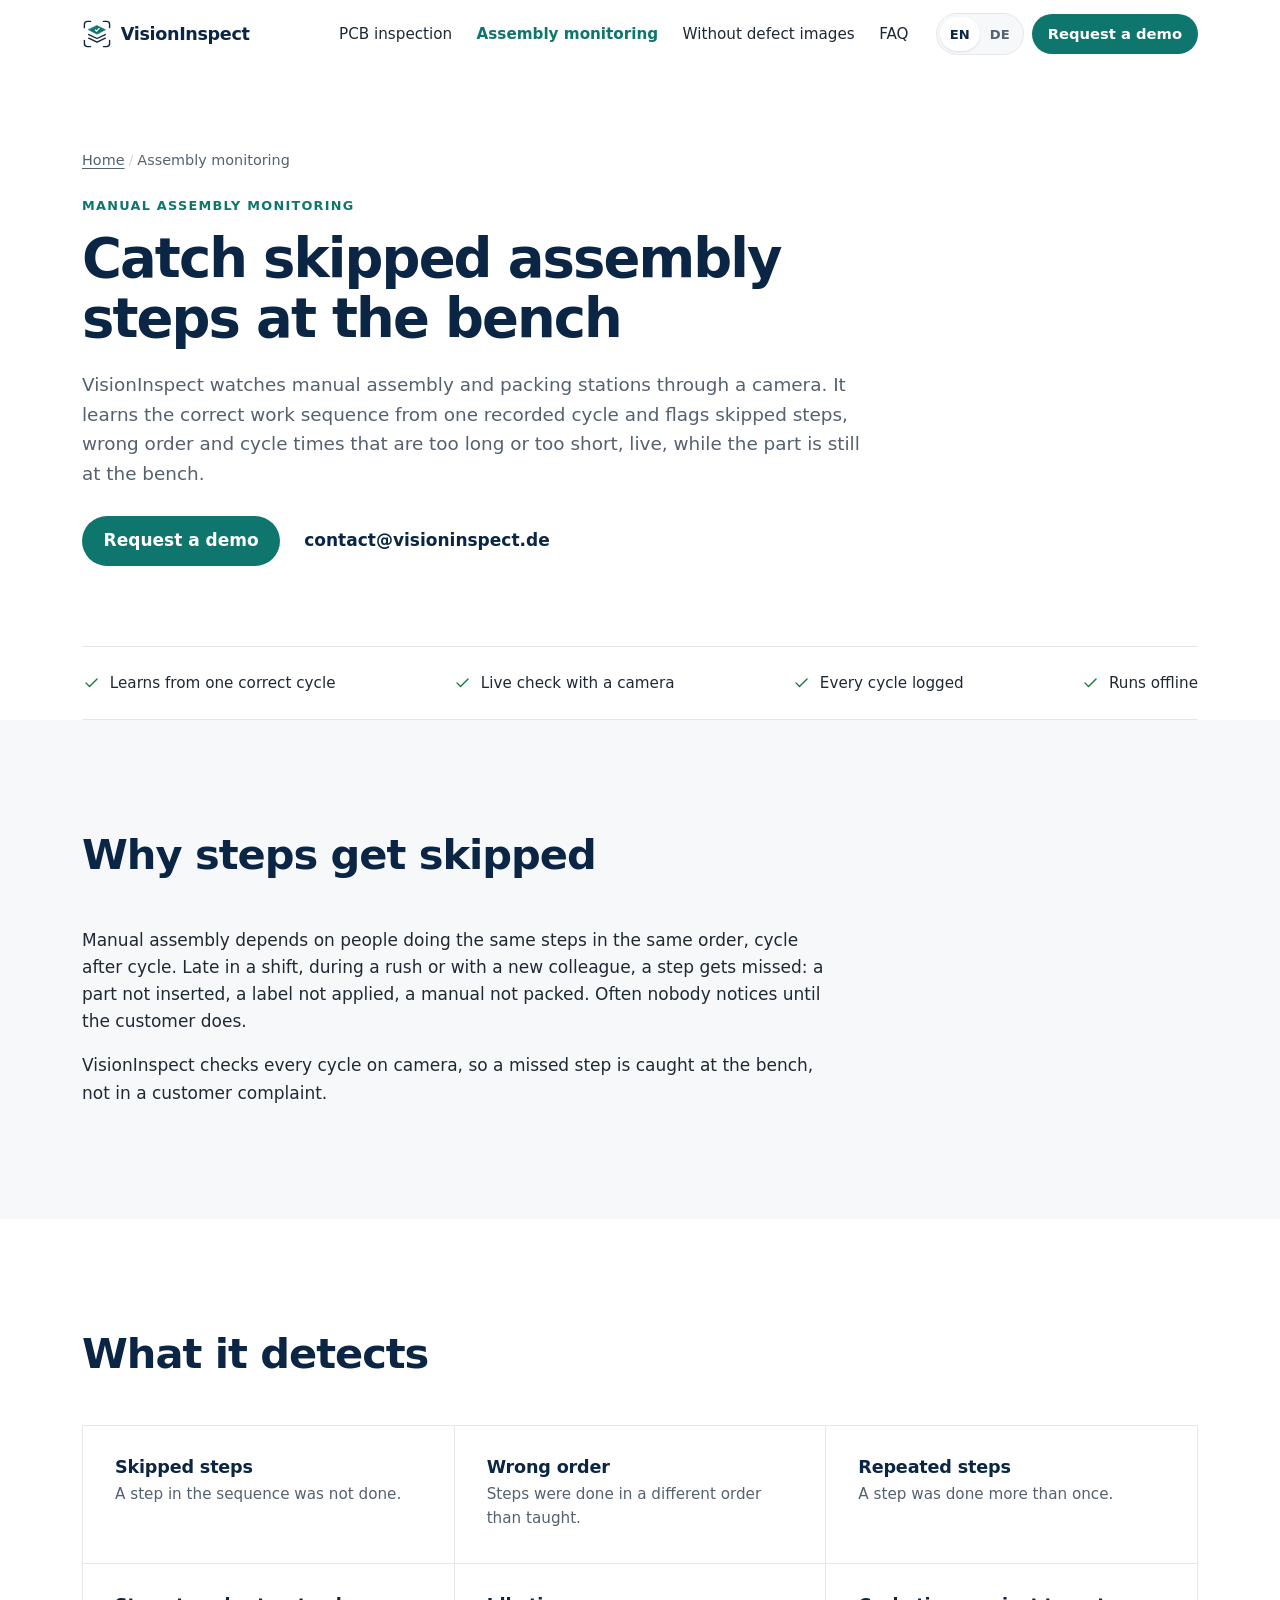
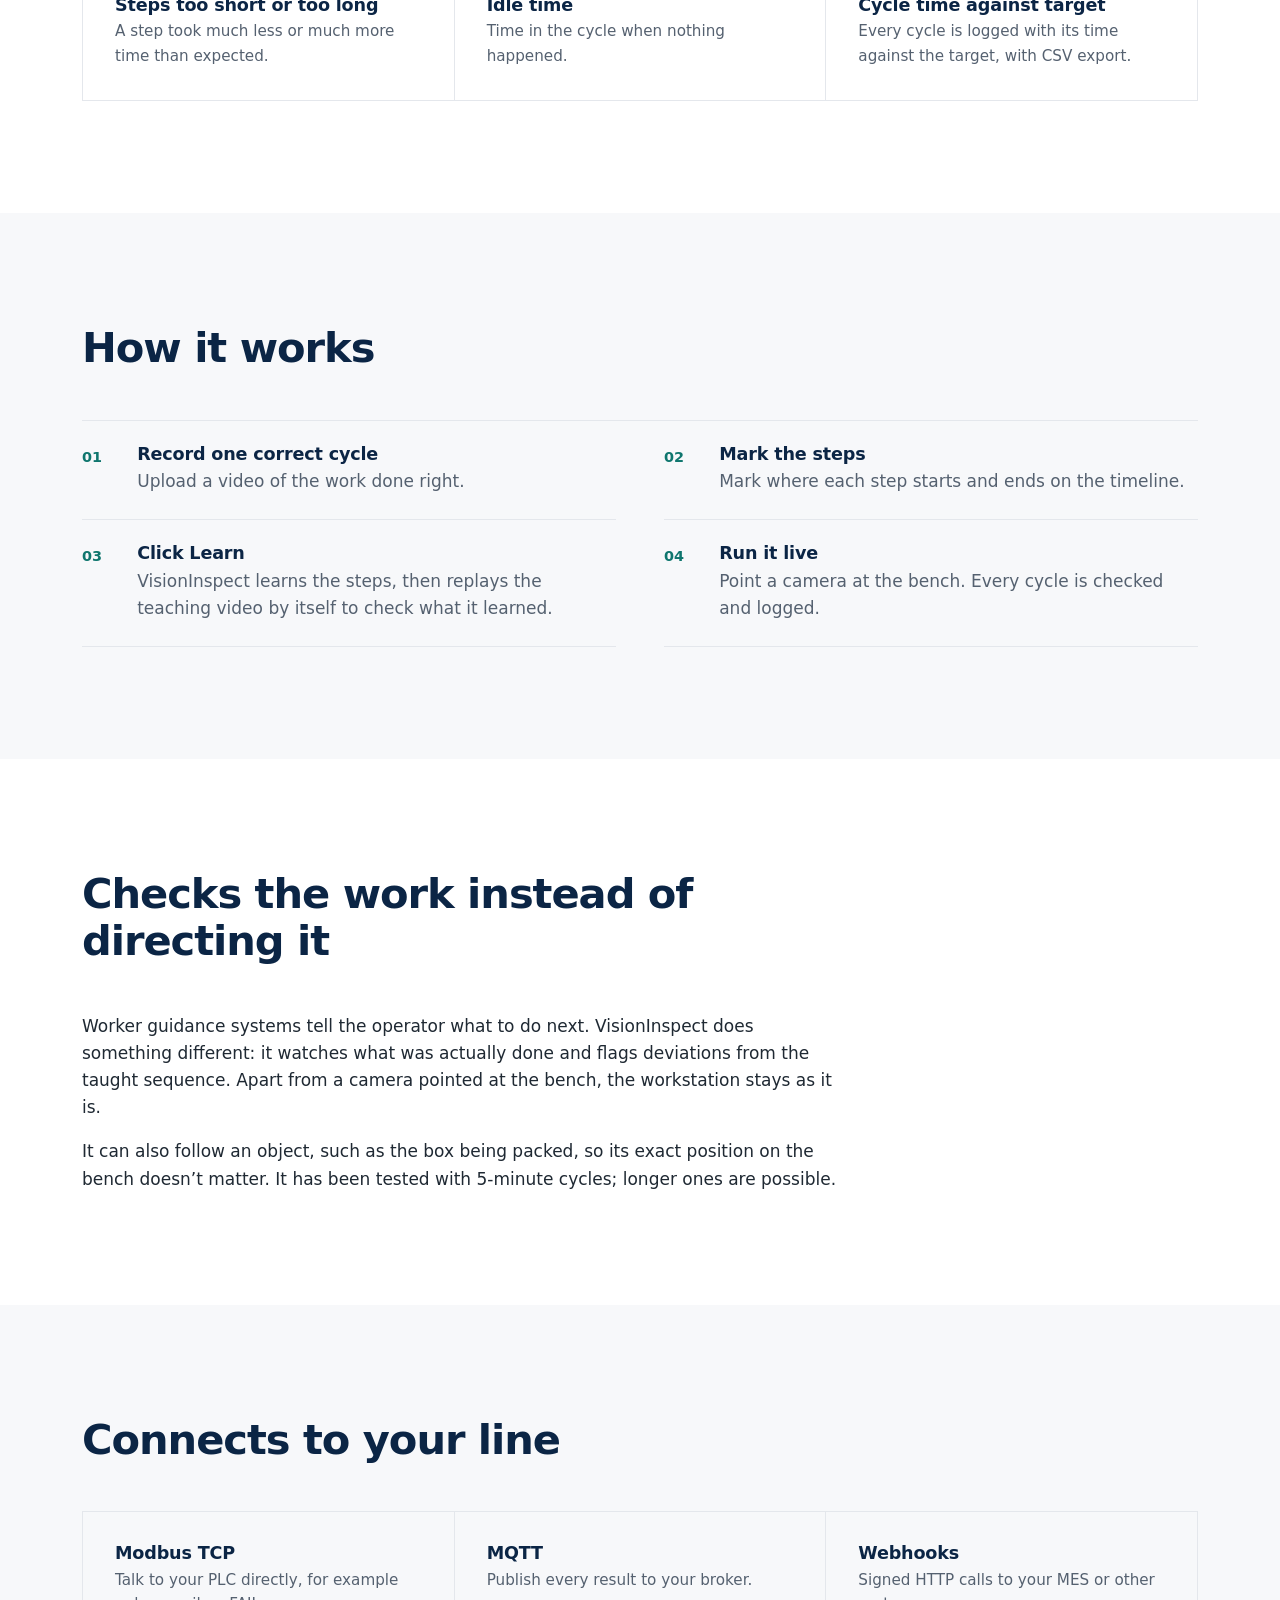
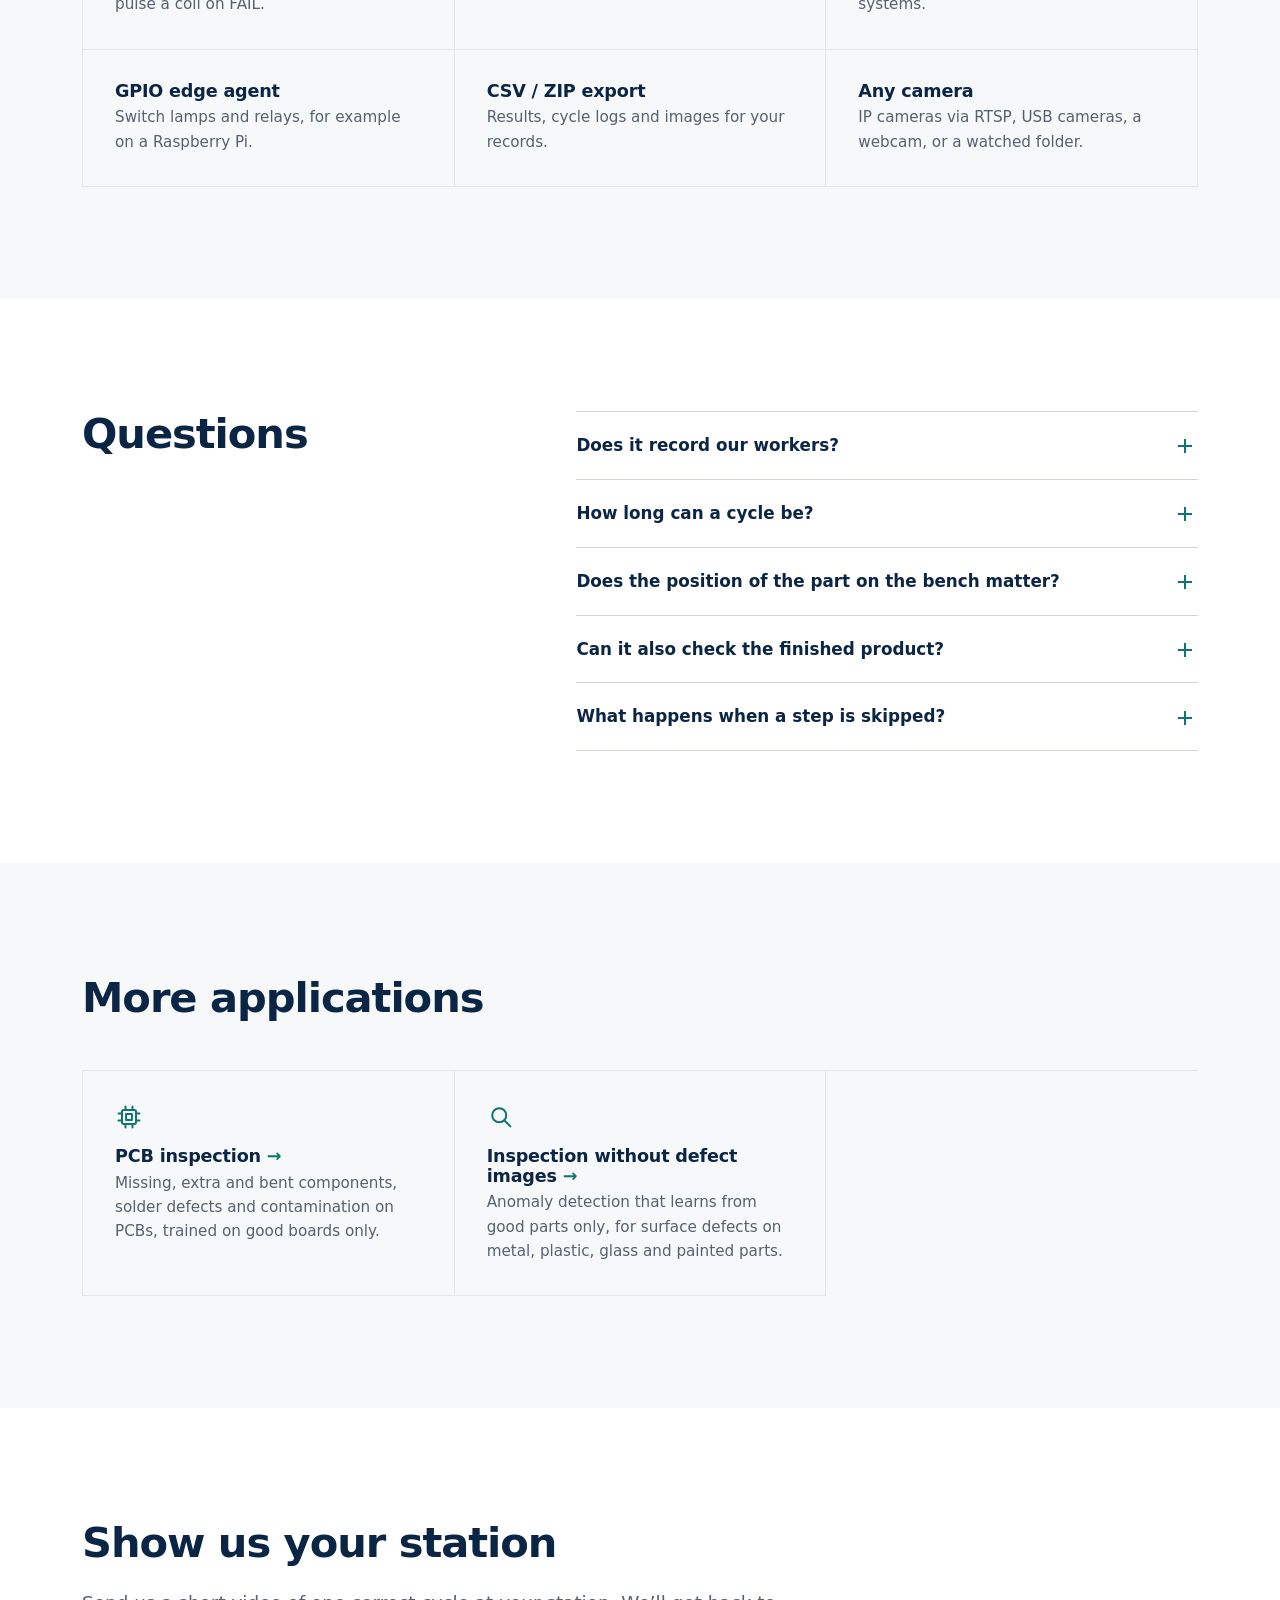
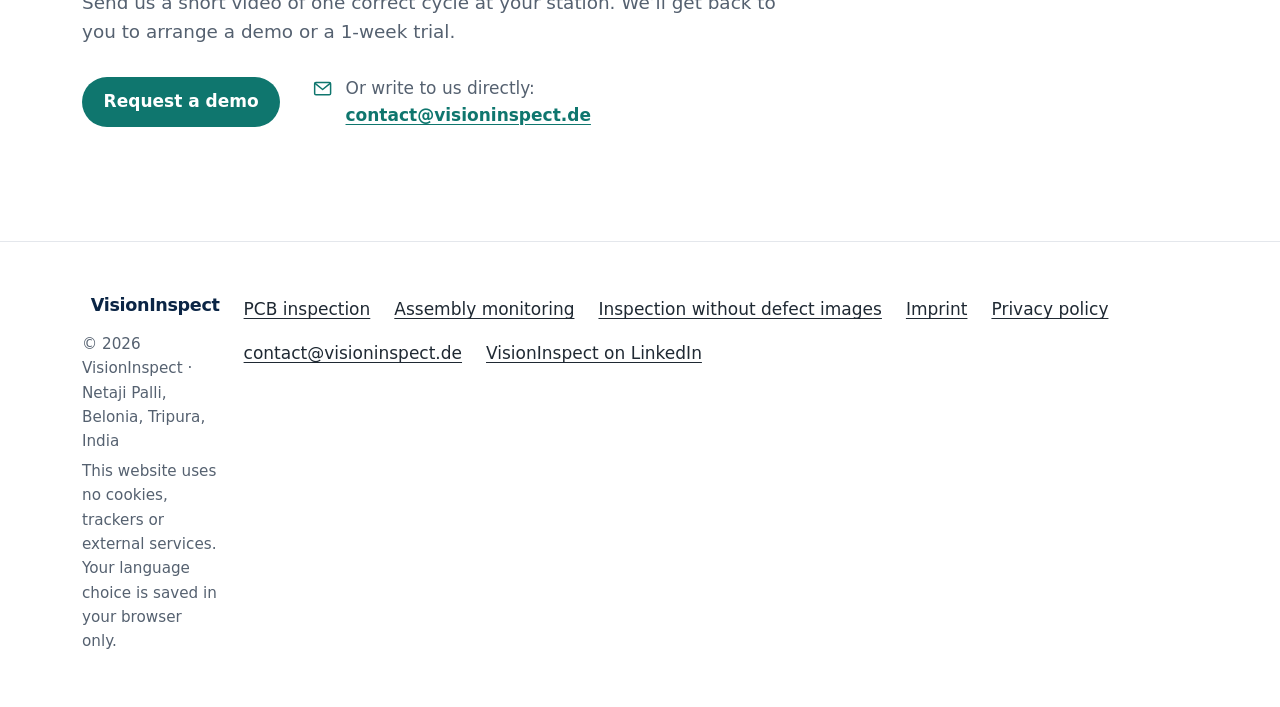
==== assembly-monitoring/index.html @ 1787ad6b "SEO: solution pages for PCB inspection, assembly monitoring, no defect images Three new pages in Eng" ====
<!doctype html>
<html lang="en">
<head>
  <meta charset="utf-8">
  <meta name="viewport" content="width=device-width, initial-scale=1">
  <!-- seo:start (generated by tools/build.mjs, do not edit by hand) -->
  <title>Manual Assembly Monitoring with AI Cameras | VisionInspect</title>
  <meta name="description" content="Camera-based monitoring for manual assembly and packing stations. Learns the work steps from one correct cycle and flags skipped steps, wrong order and cycle times.">
  <meta name="robots" content="index, follow, max-image-preview:large">
  <link rel="canonical" href="https://visioninspect.de/assembly-monitoring/">
  <link rel="alternate" hreflang="en" href="https://visioninspect.de/assembly-monitoring/">
  <link rel="alternate" hreflang="de" href="https://visioninspect.de/de/montageueberwachung/">
  <link rel="alternate" hreflang="x-default" href="https://visioninspect.de/assembly-monitoring/">
  <meta property="og:type" content="website">
  <meta property="og:site_name" content="VisionInspect">
  <meta property="og:title" content="Manual Assembly Monitoring with AI Cameras | VisionInspect">
  <meta property="og:description" content="Camera-based monitoring for manual assembly and packing stations. Learns the work steps from one correct cycle and flags skipped steps, wrong order and cycle times.">
  <meta property="og:url" content="https://visioninspect.de/assembly-monitoring/">
  <meta property="og:image" content="https://visioninspect.de/img/og-image.png">
  <meta property="og:image:width" content="1200">
  <meta property="og:image:height" content="630">
  <meta property="og:image:alt" content="Manual Assembly Monitoring with AI Cameras | VisionInspect">
  <meta property="og:locale" content="en_US">
  <meta property="og:locale:alternate" content="de_DE">
  <meta name="twitter:card" content="summary_large_image">
  <script type="application/ld+json">
  {
    "@context": "https://schema.org",
    "@graph": [
      {
        "@type": "Organization",
        "@id": "https://visioninspect.de/#organization",
        "name": "VisionInspect",
        "url": "https://visioninspect.de/",
        "logo": "https://visioninspect.de/img/logo-512.png",
        "email": "contact@visioninspect.de",
        "sameAs": [
          "https://www.linkedin.com/company/visioninspect"
        ],
        "address": {
          "@type": "PostalAddress",
          "streetAddress": "Netaji Palli",
          "addressLocality": "Belonia",
          "addressRegion": "Tripura",
          "addressCountry": "IN"
        },
        "contactPoint": {
          "@type": "ContactPoint",
          "contactType": "sales",
          "email": "contact@visioninspect.de",
          "availableLanguage": [
            "English",
            "German"
          ],
          "areaServed": "Worldwide"
        }
      },
      {
        "@type": "WebSite",
        "@id": "https://visioninspect.de/#website",
        "name": "VisionInspect",
        "url": "https://visioninspect.de/",
        "inLanguage": [
          "en",
          "de"
        ],
        "publisher": {
          "@id": "https://visioninspect.de/#organization"
        }
      },
      {
        "@type": "WebPage",
        "@id": "https://visioninspect.de/assembly-monitoring/#webpage",
        "url": "https://visioninspect.de/assembly-monitoring/",
        "name": "Manual Assembly Monitoring with AI Cameras | VisionInspect",
        "description": "Camera-based monitoring for manual assembly and packing stations. Learns the work steps from one correct cycle and flags skipped steps, wrong order and cycle times.",
        "inLanguage": "en",
        "isPartOf": {
          "@id": "https://visioninspect.de/#website"
        },
        "about": {
          "@id": "https://visioninspect.de/#software"
        },
        "breadcrumb": {
          "@id": "https://visioninspect.de/assembly-monitoring/#breadcrumb"
        }
      },
      {
        "@type": "BreadcrumbList",
        "@id": "https://visioninspect.de/assembly-monitoring/#breadcrumb",
        "itemListElement": [
          {
            "@type": "ListItem",
            "position": 1,
            "name": "Home",
            "item": "https://visioninspect.de/"
          },
          {
            "@type": "ListItem",
            "position": 2,
            "name": "Assembly monitoring",
            "item": "https://visioninspect.de/assembly-monitoring/"
          }
        ]
      },
      {
        "@type": "FAQPage",
        "@id": "https://visioninspect.de/assembly-monitoring/#faq",
        "inLanguage": "en",
        "mainEntity": [
          {
            "@type": "Question",
            "name": "Does it record our workers?",
            "acceptedAnswer": {
              "@type": "Answer",
              "text": "It analyses the camera image to check the work steps. Everything stays on your own PC, you decide how long images and results are kept, and roles control who can see what. In Germany and many other countries, camera use at workstations should be agreed with your works council and data protection officer before you start."
            }
          },
          {
            "@type": "Question",
            "name": "How long can a cycle be?",
            "acceptedAnswer": {
              "@type": "Answer",
              "text": "It has been tested with 5-minute cycles; longer ones are possible."
            }
          },
          {
            "@type": "Question",
            "name": "Does the position of the part on the bench matter?",
            "acceptedAnswer": {
              "@type": "Answer",
              "text": "Not necessarily. VisionInspect can follow an object, such as the box being packed, so the steps are recognised wherever it is on the bench."
            }
          },
          {
            "@type": "Question",
            "name": "Can it also check the finished product?",
            "acceptedAnswer": {
              "@type": "Answer",
              "text": "Yes. The Industrial Inspection module in the same app checks finished parts against good ones and flags any deviation."
            }
          },
          {
            "@type": "Question",
            "name": "What happens when a step is skipped?",
            "acceptedAnswer": {
              "@type": "Answer",
              "text": "The cycle is flagged and logged. Through Modbus TCP, MQTT, webhooks or the GPIO edge agent you can tell your PLC or MES, or switch a signal lamp."
            }
          }
        ]
      }
    ]
  }
  </script>
  <!-- seo:end -->
  <meta name="theme-color" content="#ffffff">
  <link rel="icon" href="/img/favicon.svg" type="image/svg+xml">
  <link rel="stylesheet" href="/css/styles.css">
</head>
<body>
  <svg xmlns="http://www.w3.org/2000/svg" class="sprite" aria-hidden="true" focusable="false">
    <defs>
      <symbol id="i-logo" viewBox="0 0 700 700"><g fill="none" stroke-linecap="round" stroke-linejoin="round"><path stroke="#0b2545" stroke-width="32" d="M56 202V128a72 72 0 0 1 72-72h72M500 56h72a72 72 0 0 1 72 72v74M56 498v74a72 72 0 0 0 72 72h72M500 644h72a72 72 0 0 0 72-72v-74M156 362l194 93 194-93M156 448l194 93 194-93"/><path fill="#0f766e" stroke="#0f766e" stroke-width="14" d="M350 154l199 96-199 103-199-103z"/><path stroke="#fff" stroke-width="28" d="M310 254l30 31 60-67"/></g></symbol>
      <symbol id="i-check" viewBox="0 0 24 24"><path d="M5 12.5l4.5 4.5L19 7.5"/></symbol>
      <symbol id="i-camera" viewBox="0 0 24 24"><path d="M4 8h3l2-3h6l2 3h3v11H4z"/><circle cx="12" cy="13" r="3.5"/></symbol>
      <symbol id="i-align" viewBox="0 0 24 24"><rect x="4" y="4" width="10" height="10" rx="1"/><rect x="10" y="10" width="10" height="10" rx="1" stroke-dasharray="2.5 2"/></symbol>
      <symbol id="i-gauge" viewBox="0 0 24 24"><path d="M4 16a8 8 0 0 1 16 0"/><path d="M12 16l4-5"/><path d="M3 20h18"/></symbol>
      <symbol id="i-compare" viewBox="0 0 24 24"><rect x="3" y="5" width="8" height="14" rx="1"/><rect x="13" y="5" width="8" height="14" rx="1"/><path d="M15 9l4 4M19 9l-4 4"/></symbol>
      <symbol id="i-folder" viewBox="0 0 24 24"><path d="M3 6h6l2 2h10v11H3z"/></symbol>
      <symbol id="i-search" viewBox="0 0 24 24"><circle cx="10.5" cy="10.5" r="6"/><path d="M15 15l5 5"/></symbol>
      <symbol id="i-alert" viewBox="0 0 24 24"><path d="M12 3l9.5 17h-19z"/><path d="M12 10v4M12 17v.5"/></symbol>
      <symbol id="i-list" viewBox="0 0 24 24"><path d="M9 6h11M9 12h11M9 18h11"/><path d="M4 6h1M4 12h1M4 18h1"/></symbol>
      <symbol id="i-replay" viewBox="0 0 24 24"><path d="M4 12a8 8 0 1 0 2.5-5.8"/><path d="M4 4v4h4"/><path d="M10.5 9.5l4 2.5-4 2.5z"/></symbol>
      <symbol id="i-target" viewBox="0 0 24 24"><circle cx="12" cy="12" r="8"/><circle cx="12" cy="12" r="3"/><path d="M12 2v3M12 19v3M2 12h3M19 12h3"/></symbol>
      <symbol id="i-wizard" viewBox="0 0 24 24"><circle cx="5" cy="12" r="2"/><circle cx="12" cy="12" r="2"/><circle cx="19" cy="12" r="2"/><path d="M7 12h3M14 12h3"/></symbol>
      <symbol id="i-sliders" viewBox="0 0 24 24"><path d="M4 7h16M4 17h16"/><circle cx="9" cy="7" r="2" fill="#fff"/><circle cx="15" cy="17" r="2" fill="#fff"/><path d="M4 2l16 20" /></symbol>
      <symbol id="i-limit" viewBox="0 0 24 24"><path d="M3 18h18"/><path d="M3 10h18" stroke-dasharray="3 2"/><path d="M6 18V13M10 18v-9M14 18v-4M18 18V6"/></symbol>
      <symbol id="i-zone" viewBox="0 0 24 24"><rect x="3" y="3" width="18" height="18" rx="2"/><rect x="7" y="7" width="7" height="6" stroke-dasharray="2 1.5"/></symbol>
      <symbol id="i-teach" viewBox="0 0 24 24"><path d="M4 12.5l4 4L18 6.5"/><path d="M14 18h6M17 15v6"/></symbol>
      <symbol id="i-webhook" viewBox="0 0 24 24"><path d="M10 6a3 3 0 1 1 3.5 3L9 17"/><circle cx="8" cy="18" r="2"/><path d="M16 18h-5"/><circle cx="18" cy="18" r="2"/><path d="M6 14a3 3 0 1 0 2 4"/></symbol>
      <symbol id="i-mqtt" viewBox="0 0 24 24"><circle cx="5" cy="19" r="1.5"/><path d="M4 13a7 7 0 0 1 7 7"/><path d="M4 7a13 13 0 0 1 13 13"/></symbol>
      <symbol id="i-plc" viewBox="0 0 24 24"><rect x="4" y="3" width="16" height="18" rx="1.5"/><path d="M8 7h8M8 11h2M14 11h2M8 15h2M14 15h2"/></symbol>
      <symbol id="i-gpio" viewBox="0 0 24 24"><path d="M9 18h6M10 21h4"/><path d="M12 3a6 6 0 0 0-3.5 10.9V16h7v-2.1A6 6 0 0 0 12 3z"/></symbol>
      <symbol id="i-export" viewBox="0 0 24 24"><path d="M6 3h8l4 4v14H6z"/><path d="M12 10v7M9 14l3 3 3-3"/></symbol>
      <symbol id="i-chip" viewBox="0 0 24 24"><rect x="6" y="6" width="12" height="12" rx="1.5"/><rect x="9.5" y="9.5" width="5" height="5"/><path d="M9 3v3M15 3v3M9 18v3M15 18v3M3 9h3M3 15h3M18 9h3M18 15h3"/></symbol>
      <symbol id="i-box" viewBox="0 0 24 24"><path d="M3 7.5L12 3l9 4.5v9L12 21l-9-4.5z"/><path d="M3 7.5l9 4.5 9-4.5M12 12v9"/></symbol>
      <symbol id="i-rules" viewBox="0 0 24 24"><rect x="3" y="4" width="7" height="6" rx="1"/><rect x="14" y="14" width="7" height="6" rx="1"/><path d="M6.5 10v7H14"/><path d="M11.5 14.5L14 17l-2.5 2.5"/></symbol>
      <symbol id="i-server" viewBox="0 0 24 24"><rect x="4" y="4" width="16" height="7" rx="1"/><rect x="4" y="13" width="16" height="7" rx="1"/><path d="M8 7.5h.5M8 16.5h.5"/></symbol>
      <symbol id="i-offline" viewBox="0 0 24 24"><path d="M2 8.5a15 15 0 0 1 20 0M5.5 12a10 10 0 0 1 13 0M9 15.5a5 5 0 0 1 6 0"/><circle cx="12" cy="19" r="1"/><path d="M3 3l18 18"/></symbol>
      <symbol id="i-cloud" viewBox="0 0 24 24"><path d="M7 18a4 4 0 0 1-.5-8 6 6 0 0 1 11.5 1.5A3.3 3.3 0 0 1 17.5 18z"/></symbol>
      <symbol id="i-users" viewBox="0 0 24 24"><circle cx="9" cy="8" r="3.5"/><path d="M2.5 20a6.5 6.5 0 0 1 13 0"/><path d="M16 4.5a3.5 3.5 0 0 1 0 7M18 14a6.5 6.5 0 0 1 3.5 6"/></symbol>
      <symbol id="i-clock" viewBox="0 0 24 24"><circle cx="12" cy="12" r="9"/><path d="M12 7v5l3 2"/></symbol>
      <symbol id="i-backup" viewBox="0 0 24 24"><ellipse cx="12" cy="6" rx="8" ry="3"/><path d="M4 6v12c0 1.7 3.6 3 8 3s8-1.3 8-3V6"/><path d="M4 12c0 1.7 3.6 3 8 3s8-1.3 8-3"/></symbol>
      <symbol id="i-key" viewBox="0 0 24 24"><circle cx="8" cy="15" r="4.5"/><path d="M11.5 12L20 3.5M16 7.5l3 3"/></symbol>
      <symbol id="i-budget" viewBox="0 0 24 24"><circle cx="12" cy="12" r="9"/><path d="M15 9c-.5-1-1.6-1.5-3-1.5-1.7 0-3 .8-3 2.2 0 3.3 6 1.6 6 4.6 0 1.4-1.3 2.2-3 2.2-1.4 0-2.5-.5-3-1.5M12 6v1.5M12 16.5V18"/></symbol>
      <symbol id="i-chat" viewBox="0 0 24 24"><path d="M4 5h16v11H9l-5 4z"/><path d="M8 9.5h8M8 12.5h5"/></symbol>
      <symbol id="i-image" viewBox="0 0 24 24"><rect x="3" y="4" width="18" height="16" rx="1.5"/><circle cx="9" cy="10" r="2"/><path d="M21 16l-5-5-9 9"/></symbol>
      <symbol id="i-power" viewBox="0 0 24 24"><path d="M12 3v9"/><path d="M6.5 6.5a8 8 0 1 0 11 0"/></symbol>
      <symbol id="i-chev-l" viewBox="0 0 24 24"><path d="M15 5l-7 7 7 7"/></symbol>
      <symbol id="i-chev-r" viewBox="0 0 24 24"><path d="M9 5l7 7-7 7"/></symbol>
      <symbol id="i-menu" viewBox="0 0 24 24"><path d="M4 7h16M4 12h16M4 17h16"/></symbol>
      <symbol id="i-mail" viewBox="0 0 24 24"><rect x="3" y="5" width="18" height="14" rx="1.5"/><path d="M3.5 6l8.5 7 8.5-7"/></symbol>
    </defs>
  </svg>

  <a class="skip-link" href="#main">Skip to content</a>

  <header class="site-header">
    <div class="container header-inner">
      <a class="brand" href="/">
        <svg class="brand-logo" aria-hidden="true"><use href="#i-logo"/></svg>
        <span>VisionInspect</span>
      </a>

      <nav id="site-nav" class="site-nav" aria-label="Main navigation">
        <ul>
          <li><a href="/pcb-inspection/">PCB inspection</a></li>
          <li><a href="/assembly-monitoring/" aria-current="page">Assembly monitoring</a></li>
          <li><a href="/visual-inspection-without-defect-images/">Without defect images</a></li>
          <li><a href="/#faq">FAQ</a></li>
          <li class="nav-contact"><a href="/#contact">Contact</a></li>
        </ul>
      </nav>

      <div class="lang-switch" role="group" aria-label="Language">
        <a href="/assembly-monitoring/" hreflang="en" lang="en" data-lang-link="en" aria-current="true">EN</a>
        <a href="/de/montageueberwachung/" hreflang="de" lang="de" data-lang-link="de">DE</a>
      </div>

      <a class="btn btn-primary btn-sm header-cta" href="/#contact">Request a demo</a>

      <button class="nav-toggle" type="button" aria-expanded="false" aria-controls="site-nav">
        <svg class="icon" aria-hidden="true"><use href="#i-menu"/></svg>
        <span>Menu</span>
      </button>
    </div>
  </header>

  <main id="main" tabindex="-1">
    <section class="hero page-hero" aria-labelledby="page-title">
      <div class="container">
        <nav class="breadcrumbs" aria-label="Breadcrumb">
          <ol>
            <li><a href="/">Home</a></li>
            <li><span aria-current="page">Assembly monitoring</span></li>
          </ol>
        </nav>
        <p class="eyebrow">Manual assembly monitoring</p>
        <h1 id="page-title">Catch skipped assembly steps at the bench</h1>
        <p class="lead">VisionInspect watches manual assembly and packing stations through a camera. It learns the correct work sequence from one recorded cycle and flags skipped steps, wrong order and cycle times that are too long or too short, live, while the part is still at the bench.</p>
        <div class="cta-row">
          <a class="btn btn-primary" href="/#contact">Request a demo</a>
          <a class="btn btn-link" href="mailto:contact@visioninspect.de">contact@visioninspect.de</a>
        </div>
        <ul class="fact-strip">
          <li><svg class="icon" aria-hidden="true"><use href="#i-check"/></svg><span>Learns from one correct cycle</span></li>
          <li><svg class="icon" aria-hidden="true"><use href="#i-check"/></svg><span>Live check with a camera</span></li>
          <li><svg class="icon" aria-hidden="true"><use href="#i-check"/></svg><span>Every cycle logged</span></li>
          <li><svg class="icon" aria-hidden="true"><use href="#i-check"/></svg><span>Runs offline</span></li>
        </ul>
      </div>
    </section>

    <section class="section section-alt" aria-labelledby="s1">
      <div class="container">
        <header class="section-head"><h2 id="s1">Why steps get skipped</h2></header>
        <div class="prose"><p>Manual assembly depends on people doing the same steps in the same order, cycle after cycle. Late in a shift, during a rush or with a new colleague, a step gets missed: a part not inserted, a label not applied, a manual not packed. Often nobody notices until the customer does.</p><p>VisionInspect checks every cycle on camera, so a missed step is caught at the bench, not in a customer complaint.</p></div>
      </div>
    </section>

    <section class="section" aria-labelledby="s2">
      <div class="container">
        <header class="section-head"><h2 id="s2">What it detects</h2></header>
        <ul class="tiles"><li><h3>Skipped steps</h3><p>A step in the sequence was not done.</p></li><li><h3>Wrong order</h3><p>Steps were done in a different order than taught.</p></li><li><h3>Repeated steps</h3><p>A step was done more than once.</p></li><li><h3>Steps too short or too long</h3><p>A step took much less or much more time than expected.</p></li><li><h3>Idle time</h3><p>Time in the cycle when nothing happened.</p></li><li><h3>Cycle time against target</h3><p>Every cycle is logged with its time against the target, with CSV export.</p></li></ul>
      </div>
    </section>

    <section class="section section-alt" aria-labelledby="s3">
      <div class="container">
        <header class="section-head"><h2 id="s3">How it works</h2></header>
        <ol class="page-steps"><li><span class="step-num">01</span><div><h3>Record one correct cycle</h3><p>Upload a video of the work done right.</p></div></li><li><span class="step-num">02</span><div><h3>Mark the steps</h3><p>Mark where each step starts and ends on the timeline.</p></div></li><li><span class="step-num">03</span><div><h3>Click Learn</h3><p>VisionInspect learns the steps, then replays the teaching video by itself to check what it learned.</p></div></li><li><span class="step-num">04</span><div><h3>Run it live</h3><p>Point a camera at the bench. Every cycle is checked and logged.</p></div></li></ol>
      </div>
    </section>

    <section class="section" aria-labelledby="s4">
      <div class="container">
        <header class="section-head"><h2 id="s4">Checks the work instead of directing it</h2></header>
        <div class="prose"><p>Worker guidance systems tell the operator what to do next. VisionInspect does something different: it watches what was actually done and flags deviations from the taught sequence. Apart from a camera pointed at the bench, the workstation stays as it is.</p><p>It can also follow an object, such as the box being packed, so its exact position on the bench doesn’t matter. It has been tested with 5-minute cycles; longer ones are possible.</p></div>
      </div>
    </section>

    <section class="section section-alt" aria-labelledby="s5">
      <div class="container">
        <header class="section-head"><h2 id="s5">Connects to your line</h2></header>
        <ul class="tiles"><li><h3>Modbus TCP</h3><p>Talk to your PLC directly, for example pulse a coil on FAIL.</p></li><li><h3>MQTT</h3><p>Publish every result to your broker.</p></li><li><h3>Webhooks</h3><p>Signed HTTP calls to your MES or other systems.</p></li><li><h3>GPIO edge agent</h3><p>Switch lamps and relays, for example on a Raspberry Pi.</p></li><li><h3>CSV / ZIP export</h3><p>Results, cycle logs and images for your records.</p></li><li><h3>Any camera</h3><p>IP cameras via RTSP, USB cameras, a webcam, or a watched folder.</p></li></ul>
      </div>
    </section>

    <section class="section" id="faq" aria-labelledby="faq-title">
      <div class="container split">
        <header class="split-head"><h2 id="faq-title">Questions</h2></header>
        <div class="faq">
          <details><summary>Does it record our workers?</summary><p>It analyses the camera image to check the work steps. Everything stays on your own PC, you decide how long images and results are kept, and roles control who can see what. In Germany and many other countries, camera use at workstations should be agreed with your works council and data protection officer before you start.</p></details>
          <details><summary>How long can a cycle be?</summary><p>It has been tested with 5-minute cycles; longer ones are possible.</p></details>
          <details><summary>Does the position of the part on the bench matter?</summary><p>Not necessarily. VisionInspect can follow an object, such as the box being packed, so the steps are recognised wherever it is on the bench.</p></details>
          <details><summary>Can it also check the finished product?</summary><p>Yes. The Industrial Inspection module in the same app checks finished parts against good ones and flags any deviation.</p></details>
          <details><summary>What happens when a step is skipped?</summary><p>The cycle is flagged and logged. Through Modbus TCP, MQTT, webhooks or the GPIO edge agent you can tell your PLC or MES, or switch a signal lamp.</p></details>
        </div>
      </div>
    </section>

    <section class="section section-alt" aria-labelledby="related-title">
      <div class="container">
        <header class="section-head"><h2 id="related-title">More applications</h2></header>
        <ul class="tiles tiles-related">
          <li><svg class="icon" aria-hidden="true"><use href="#i-chip"/></svg><h3><a href="/pcb-inspection/">PCB inspection</a></h3><p>Missing, extra and bent components, solder defects and contamination on PCBs, trained on good boards only.</p></li>
          <li><svg class="icon" aria-hidden="true"><use href="#i-search"/></svg><h3><a href="/visual-inspection-without-defect-images/">Inspection without defect images</a></h3><p>Anomaly detection that learns from good parts only, for surface defects on metal, plastic, glass and painted parts.</p></li>
        </ul>
      </div>
    </section>

    <section class="section page-cta" aria-labelledby="cta-title">
      <div class="container">
        <h2 id="cta-title">Show us your station</h2>
        <p class="lead">Send us a short video of one correct cycle at your station. We’ll get back to you to arrange a demo or a 1-week trial.</p>
        <div class="cta-row">
          <a class="btn btn-primary" href="/#contact">Request a demo</a>
          <p class="contact-direct"><svg class="icon" aria-hidden="true"><use href="#i-mail"/></svg><span>Or write to us directly:<br><a href="mailto:contact@visioninspect.de">contact@visioninspect.de</a></span></p>
        </div>
      </div>
    </section>
  </main>

  <footer class="site-footer">
    <div class="container footer-inner">
      <div>
        <p class="brand brand-footer">
          <svg class="brand-logo" aria-hidden="true"><use href="#i-logo"/></svg>
          <span>VisionInspect</span>
        </p>
        <p class="muted">&copy; 2026 VisionInspect &middot; Netaji Palli, Belonia, Tripura, India</p>
        <p class="muted">This website uses no cookies, trackers or external services. Your language choice is saved in your browser only.</p>
      </div>
      <ul class="footer-links">
        <li><a href="/pcb-inspection/">PCB inspection</a></li>
        <li><a href="/assembly-monitoring/">Assembly monitoring</a></li>
        <li><a href="/visual-inspection-without-defect-images/">Inspection without defect images</a></li>
        <li><a href="/imprint.html">Imprint</a></li>
        <li><a href="/privacy.html">Privacy policy</a></li>
        <li><a href="mailto:contact@visioninspect.de">contact@visioninspect.de</a></li>
        <li><a href="https://www.linkedin.com/company/visioninspect" rel="me noopener">VisionInspect on LinkedIn</a></li>
      </ul>
    </div>
  </footer>

  <script src="/js/page.js" defer></script>
</body>
</html>
---- css/styles.css ----
/* ---------- tokens ---------- */
:root {
  --accent: #0f766e;
  --accent-dark: #0b5c55;
  --accent-soft: #ecf6f4;
  --ink: #0b2545;
  --text: #1f2933;
  --muted: #556170;
  --line: #e4e7ec;
  --line-strong: #d0d5dd;
  --bg: #ffffff;
  --bg-alt: #f7f8fa;
  --ok: #0f7a3d;
  --error: #b42318;
  --radius: 12px;
  --font: system-ui, -apple-system, "Segoe UI", Roboto, "Helvetica Neue", Arial, "Noto Sans", sans-serif;
  --header-h: 68px;
}

/* ---------- base ---------- */
*, *::before, *::after { box-sizing: border-box; }

html {
  scroll-behavior: smooth;
  scroll-padding-top: calc(var(--header-h) + 8px);
  -webkit-text-size-adjust: 100%;
}

body {
  margin: 0;
  font-family: var(--font);
  font-size: 1.0625rem;
  line-height: 1.6;
  color: var(--text);
  background: var(--bg);
  -webkit-font-smoothing: antialiased;
}

img, svg, video { display: block; max-width: 100%; }
h1, h2, h3 { margin: 0 0 .5em; color: var(--ink); line-height: 1.12; letter-spacing: -.025em; }
h1 { font-size: clamp(2.3rem, 5.4vw, 4rem); font-weight: 750; letter-spacing: -.035em; }
h2 { font-size: clamp(1.75rem, 3.4vw, 2.6rem); font-weight: 720; }
h3 { font-size: 1.1rem; font-weight: 650; letter-spacing: -.01em; }
p { margin: 0 0 1em; }
a { color: var(--accent); text-underline-offset: 3px; }
a:hover { color: var(--accent-dark); }
ul, ol { margin: 0; padding: 0; list-style: none; }

:focus-visible {
  outline: 3px solid var(--accent);
  outline-offset: 2px;
  border-radius: 4px;
}

.sprite { position: absolute; width: 0; height: 0; overflow: hidden; }

.visually-hidden {
  position: absolute !important;
  width: 1px; height: 1px;
  margin: -1px; padding: 0;
  overflow: hidden;
  clip: rect(0 0 0 0);
  white-space: nowrap;
  border: 0;
}

.skip-link {
  position: absolute;
  left: 16px; top: -100px;
  z-index: 100;
  padding: .6rem 1rem;
  background: var(--accent);
  color: #fff;
  border-radius: 6px;
  font-weight: 600;
}
.skip-link:focus { top: 12px; color: #fff; }

.container { width: 100%; max-width: 1180px; margin: 0 auto; padding: 0 16px; }
@media (min-width: 700px) { .container { padding: 0 32px; } }

.muted { color: var(--muted); font-size: .95rem; }
.lead { font-size: 1.15rem; color: var(--muted); max-width: 60ch; }
.eyebrow {
  margin-bottom: .75rem;
  color: var(--accent);
  font-size: .8rem;
  font-weight: 700;
  letter-spacing: .1em;
  text-transform: uppercase;
}

.icon {
  width: 1.25em; height: 1.25em;
  flex: none;
  fill: none;
  stroke: currentColor;
  stroke-width: 1.7;
  stroke-linecap: round;
  stroke-linejoin: round;
}

main:focus { outline: none; }

.noscript { margin: 0; padding: 1rem 16px; background: var(--accent-soft); text-align: center; }

/* ---------- buttons ---------- */
.btn {
  display: inline-flex;
  align-items: center;
  justify-content: center;
  gap: .5rem;
  min-height: 48px;
  padding: .7rem 1.35rem;
  border: 0;
  border-radius: 999px;
  font: inherit;
  font-weight: 600;
  text-decoration: none;
  cursor: pointer;
  transition: background-color .15s, color .15s, transform .15s;
}
.btn-primary { background: var(--accent); color: #fff; }
.btn-primary:hover { background: var(--accent-dark); color: #fff; }
.btn-link { padding-left: .5rem; padding-right: .5rem; background: none; color: var(--ink); }
.btn-link:hover { color: var(--accent); }
.btn-sm { min-height: 40px; padding: .45rem 1rem; font-size: .92rem; }

.icon-btn {
  display: inline-flex;
  align-items: center;
  justify-content: center;
  width: 44px; height: 44px;
  border: 1px solid var(--line-strong);
  border-radius: 50%;
  background: #fff;
  color: var(--ink);
  cursor: pointer;
  transition: border-color .15s, color .15s;
}
.icon-btn:hover { border-color: var(--accent); color: var(--accent); }

/* ---------- header ---------- */
.site-header {
  position: sticky;
  top: 0;
  z-index: 50;
  background: rgba(255, 255, 255, .94);
  -webkit-backdrop-filter: saturate(180%) blur(10px);
  backdrop-filter: saturate(180%) blur(10px);
  border-bottom: 1px solid transparent;
  transition: border-color .2s;
}
.site-header.is-scrolled { border-bottom-color: var(--line); }
.header-inner {
  display: flex;
  align-items: center;
  flex-wrap: wrap;
  gap: 8px;
  min-height: var(--header-h);
}
.brand {
  display: inline-flex;
  align-items: center;
  gap: .55rem;
  margin: 0 auto 0 0;
  font-weight: 750;
  font-size: 1.1rem;
  letter-spacing: -.02em;
  color: var(--ink);
  text-decoration: none;
}
.brand-logo { width: 30px; height: 30px; }

.nav-toggle {
  order: 3;
  display: inline-flex;
  align-items: center;
  gap: .4rem;
  min-height: 40px;
  padding: 0 .8rem;
  border: 1px solid var(--line-strong);
  border-radius: 999px;
  background: #fff;
  color: var(--ink);
  font: inherit;
  font-size: .92rem;
  cursor: pointer;
}

.header-cta { order: 2; display: none; }

.site-nav { display: none; order: 4; width: 100%; }
.site-nav.open { display: block; }
.site-nav ul { padding: .25rem 0 1rem; }
.site-nav a {
  display: block;
  padding: .75rem .25rem;
  color: var(--ink);
  text-decoration: none;
  font-weight: 500;
  border-bottom: 1px solid var(--line);
}
.site-nav a:hover { color: var(--accent); }

.lang-switch {
  order: 1;
  display: inline-flex;
  padding: 3px;
  border-radius: 999px;
  background: var(--bg-alt);
  border: 1px solid var(--line);
}
.lang-switch button, .lang-switch a {
  min-width: 40px;
  min-height: 34px;
  border: 0;
  border-radius: 999px;
  background: transparent;
  color: var(--muted);
  font: inherit;
  font-size: .82rem;
  font-weight: 700;
  cursor: pointer;
}
.lang-switch a { display: inline-flex; align-items: center; justify-content: center; text-decoration: none; }
.lang-switch a:hover { color: var(--ink); }
.lang-switch button[aria-pressed="true"], .lang-switch a[aria-current="true"] { background: #fff; color: var(--ink); box-shadow: 0 1px 2px rgba(16, 24, 40, .12); }

@media (min-width: 600px) {
  .header-cta { display: inline-flex; }
}
@media (min-width: 1000px) {
  .nav-toggle { display: none; }
  .site-nav { display: block; order: 0; width: auto; margin-right: 8px; }
  .site-nav ul { display: flex; gap: 2px; padding: 0; }
  .site-nav a { border: 0; padding: .45rem .7rem; border-radius: 999px; font-size: .95rem; color: var(--text); }
  .site-nav a:hover { background: var(--bg-alt); color: var(--ink); }
  .nav-contact { display: none; }
}

/* ---------- sections ---------- */
.section { padding: 80px 0; }
.section-tight { padding: 64px 0; }
.section-alt { background: var(--bg-alt); }
.section-head { margin-bottom: 48px; max-width: 760px; }
.section-head .lead { margin-bottom: 0; }

@media (min-width: 1000px) {
  .section { padding: 112px 0; }
  .section-tight { padding: 80px 0; }
}

/* fade-in (only when JS runs and motion is allowed) */
@media (prefers-reduced-motion: no-preference) {
  .js [data-reveal] { opacity: 0; transform: translateY(16px); transition: opacity .7s ease, transform .7s ease; }
  .js [data-reveal].is-visible { opacity: 1; transform: none; }
}

/* ---------- hero ---------- */
.hero { padding: 48px 0 0; }
.hero-grid { display: grid; gap: 48px; align-items: center; }
.hero h1 { margin-bottom: 1.25rem; }
.h1-sub {
  display: block;
  margin-top: .5rem;
  font-size: .5em;
  font-weight: 600;
  line-height: 1.25;
  letter-spacing: -.02em;
  color: var(--muted);
}
.cta-row { display: flex; flex-wrap: wrap; align-items: center; gap: 8px 16px; margin-top: 28px; }

.fact-strip {
  display: grid;
  gap: .75rem 2rem;
  margin-top: 56px;
  padding: 24px 0;
  border-top: 1px solid var(--line);
  border-bottom: 1px solid var(--line);
  color: var(--text);
  font-size: .95rem;
  font-weight: 500;
}
.fact-strip li { display: flex; align-items: center; gap: .55rem; }
.fact-strip .icon { color: var(--ok); }

@media (min-width: 600px) { .fact-strip { grid-template-columns: 1fr 1fr; } }
@media (min-width: 1000px) {
  .hero { padding: 80px 0 0; }
  .hero-grid { grid-template-columns: 1fr 1.08fr; gap: 64px; }
  .fact-strip { grid-template-columns: repeat(4, auto); justify-content: space-between; margin-top: 80px; }
}

/* ---------- carousel with compare slider ---------- */
.carousel { min-width: 0; }
.carousel-label {
  margin: 0 0 .75rem;
  color: var(--muted);
  font-size: .8rem;
  font-weight: 700;
  letter-spacing: .1em;
  text-transform: uppercase;
}
.carousel-viewport { overflow: hidden; border-radius: var(--radius); }
.carousel-track { display: flex; transition: transform .5s cubic-bezier(.2, .7, .2, 1); }
.slide { flex: 0 0 100%; min-width: 0; }
.slide-caption { margin: .9rem 0 0; font-weight: 600; color: var(--ink); min-height: 3.2em; }
.slide-credit { margin: 0; font-size: .8rem; color: var(--muted); }
.slide-credit a { color: inherit; }
.carousel-controls { display: flex; align-items: center; gap: 12px; }
.carousel-dots { display: flex; flex-wrap: wrap; gap: 0; margin-right: auto; }
.dot {
  position: relative;
  width: 26px; height: 32px;
  padding: 0;
  border: 0;
  background: transparent;
  cursor: pointer;
}
.dot::after {
  content: "";
  position: absolute;
  left: 4px; right: 4px; top: 50%;
  height: 4px;
  margin-top: -2px;
  border-radius: 2px;
  background: #98a2b3;
  transition: background-color .2s;
}
.dot[aria-current="true"]::after { background: var(--accent); }
.dot:hover::after { background: var(--accent-dark); }

.compare {
  --pos: 50%;
  position: relative;
  aspect-ratio: 8 / 5;
  overflow: hidden;
  border-radius: var(--radius);
  background: #2a2e33;
  box-shadow: 0 1px 2px rgba(16, 24, 40, .06), 0 12px 32px -8px rgba(16, 24, 40, .25);
  user-select: none;
}
.compare-img, .compare-video {
  position: absolute;
  inset: 0;
  width: 100%;
  height: 100%;
  object-fit: cover;
}
.compare-after { clip-path: inset(0 0 0 var(--pos)); }
.compare-handle {
  position: absolute;
  top: 0; bottom: 0;
  left: var(--pos);
  width: 2px;
  margin-left: -1px;
  background: #fff;
  pointer-events: none;
}
.compare-handle::after {
  content: "";
  position: absolute;
  top: 50%; left: 50%;
  width: 40px; height: 40px;
  margin: -20px 0 0 -20px;
  border-radius: 50%;
  background:
    url("data:image/svg+xml,%3Csvg xmlns='http://www.w3.org/2000/svg' viewBox='0 0 24 24' fill='none' stroke='%230f766e' stroke-width='2.2' stroke-linecap='round' stroke-linejoin='round'%3E%3Cpath d='M9 7l-5 5 5 5M15 7l5 5-5 5'/%3E%3C/svg%3E") center / 22px no-repeat,
    #fff;
  box-shadow: 0 2px 8px rgba(0, 0, 0, .35);
  animation: knob-hint 2.4s ease-in-out 1s 2;
}
.compare-range {
  position: absolute;
  inset: 0;
  width: 100%;
  height: 100%;
  margin: 0;
  opacity: 0;
  cursor: ew-resize;
  touch-action: pan-y;
}
.compare:focus-within .compare-handle::after { outline: 3px solid var(--accent); outline-offset: 3px; }
.compare-tag, .example-badge {
  position: absolute;
  padding: .2rem .55rem;
  border-radius: 999px;
  font-size: .75rem;
  font-weight: 600;
  pointer-events: none;
}
.compare-tag { bottom: 10px; background: rgba(15, 23, 42, .78); color: #fff; }
.compare-tag-l { left: 10px; }
.compare-tag-r { right: 10px; }
.example-badge { top: 10px; left: 10px; background: rgba(255, 255, 255, .92); color: #344054; }

@keyframes knob-hint {
  0%, 100% { transform: translateX(0); }
  30% { transform: translateX(-8px); }
  60% { transform: translateX(8px); }
}

/* ---------- screenshot placeholders ---------- */
.shot {
  margin: 0;
  border-radius: var(--radius);
  overflow: hidden;
  aspect-ratio: 16 / 10;
  background: #fff;
  border: 1px solid var(--line);
}
.shot img { width: 100%; height: 100%; object-fit: cover; }
.shot-placeholder {
  display: flex;
  align-items: center;
  justify-content: center;
  padding: 1.5rem;
  border: 1px dashed var(--line-strong);
  background:
    linear-gradient(var(--line) 1px, transparent 1px) 0 0 / 100% 32px,
    linear-gradient(90deg, var(--line) 1px, transparent 1px) 0 0 / 32px 100%,
    var(--bg-alt);
  color: var(--muted);
  font-size: .9rem;
  font-weight: 500;
  text-align: center;
}
.shot-placeholder span { padding: .4rem .8rem; border-radius: 6px; background: rgba(255, 255, 255, .9); }

/* ---------- modules: tabs + stepper ---------- */
.tabs {
  display: inline-flex;
  flex-wrap: wrap;
  gap: 4px;
  padding: 4px;
  margin-bottom: 40px;
  border-radius: 999px;
  background: var(--bg-alt);
  border: 1px solid var(--line);
}
.tabs [role="tab"] {
  display: inline-flex;
  align-items: center;
  gap: .5rem;
  min-height: 44px;
  padding: 0 1.1rem;
  border: 0;
  border-radius: 999px;
  background: transparent;
  color: var(--muted);
  font: inherit;
  font-weight: 600;
  cursor: pointer;
  transition: background-color .15s, color .15s;
}
.tabs [role="tab"]:hover { color: var(--ink); }
.tabs [aria-selected="true"] { background: #fff; color: var(--ink); box-shadow: 0 1px 3px rgba(16, 24, 40, .12); }
.tabs [aria-selected="true"] .icon { color: var(--accent); }

@media (max-width: 599px) {
  .tabs { display: grid; grid-template-columns: 1fr 1fr; width: 100%; }
  .tabs [role="tab"] { justify-content: center; padding: 0 .5rem; font-size: .9rem; }
  .tabs [role="tab"] .icon { display: none; }
}

.panel:focus-visible { outline-offset: 8px; }
.panel-lead {
  max-width: 34ch;
  margin-bottom: 40px;
  font-size: clamp(1.3rem, 2.4vw, 1.75rem);
  font-weight: 600;
  line-height: 1.3;
  letter-spacing: -.02em;
  color: var(--ink);
}
.panel-grid { display: grid; gap: 32px; align-items: start; }

.stepper { display: grid; border-top: 1px solid var(--line); }
.stepper li { border-bottom: 1px solid var(--line); }
.step-btn {
  display: flex;
  gap: 1.1rem;
  width: 100%;
  padding: 1.1rem .75rem 1.1rem 0;
  border: 0;
  background: transparent;
  color: inherit;
  font: inherit;
  text-align: left;
  cursor: pointer;
  position: relative;
}
.step-btn::before {
  content: "";
  position: absolute;
  left: 0; top: -1px;
  width: 0; height: 2px;
  background: var(--accent);
  transition: width .3s ease;
}
.step-btn[aria-pressed="true"]::before { width: 100%; }
.step-num {
  flex: none;
  width: 2.2rem;
  color: var(--muted);
  font-size: .9rem;
  font-weight: 700;
  font-variant-numeric: tabular-nums;
  line-height: 1.75;
}
.step-btn[aria-pressed="true"] .step-num { color: var(--accent); }
.step-body { display: grid; gap: .2rem; }
.step-title { color: var(--ink); font-weight: 650; font-size: 1.05rem; }
.step-desc { color: var(--muted); font-size: .97rem; }
.step-btn:hover .step-title { color: var(--accent); }

.features-title {
  margin: 64px 0 20px;
  color: var(--muted);
  font-size: .8rem;
  font-weight: 700;
  letter-spacing: .1em;
  text-transform: uppercase;
}
.feature-list { display: grid; gap: 0 48px; }
.feature-list li {
  display: flex;
  gap: .85rem;
  padding: 1rem 0;
  border-top: 1px solid var(--line);
}
.feature-list .icon, .checklist .icon { margin-top: .2rem; color: var(--accent); width: 20px; height: 20px; }
.feature-list p, .checklist p { margin: 0; color: var(--muted); }
.feature-list strong, .checklist strong { color: var(--ink); font-weight: 650; }

@media (min-width: 700px) {
  .feature-list { grid-template-columns: 1fr 1fr; }
}
@media (min-width: 1000px) {
  .panel-grid { grid-template-columns: .9fr 1.1fr; gap: 64px; }
  .panel-grid .shot { position: sticky; top: calc(var(--header-h) + 24px); }
  .feature-list { grid-template-columns: repeat(3, 1fr); }
}

/* ---------- no AI expertise strip ---------- */
.easy-grid { display: grid; gap: 32px; }
.easy-grid h2 { font-size: clamp(1.5rem, 2.6vw, 2rem); }
.easy-grid .lead { margin: 0; font-size: 1.05rem; }
.strip { display: grid; gap: 0; }
.strip li {
  display: grid;
  align-content: start;
  gap: .25rem;
  padding: 1rem 0;
  border-top: 1px solid var(--line-strong);
  font-size: .95rem;
  color: var(--muted);
}
.strip .icon { width: 22px; height: 22px; color: var(--accent); margin-bottom: .35rem; }
.strip strong { color: var(--ink); font-weight: 650; }

@media (min-width: 600px) {
  .strip { grid-template-columns: repeat(2, 1fr); gap: 0 32px; }
}
@media (min-width: 1000px) {
  .easy-grid { grid-template-columns: 300px 1fr; gap: 64px; align-items: start; }
  .strip { grid-template-columns: repeat(5, 1fr); gap: 0 24px; }
  .strip li { padding-top: 1.25rem; }
}

/* ---------- integrations ---------- */
.tiles {
  display: grid;
  border-top: 1px solid var(--line);
  border-left: 1px solid var(--line);
}
.tiles li {
  padding: 24px;
  border-right: 1px solid var(--line);
  border-bottom: 1px solid var(--line);
  transition: background-color .2s;
}
.tiles li:hover { background: var(--bg-alt); }
.tiles .icon { width: 28px; height: 28px; color: var(--accent); margin-bottom: 1rem; }
.tiles h3 { margin-bottom: .25rem; }
.tiles p { margin: 0; color: var(--muted); font-size: .95rem; }
.tile-link { display: inline-block; margin-top: .75rem; font-size: .95rem; font-weight: 600; }
.tiles-related h3 a { color: var(--ink); text-decoration: none; }
.tiles-related h3 a::after { content: " \2192"; color: var(--accent); }
.tiles-related li:hover h3 a { color: var(--accent); }

@media (min-width: 600px) { .tiles { grid-template-columns: repeat(2, 1fr); } }
@media (min-width: 1000px) { .tiles { grid-template-columns: repeat(3, 1fr); } .tiles li { padding: 32px; } }

/* ---------- your data, your control ---------- */
.data-grid { display: grid; gap: 48px; align-items: start; }
.col-title { margin-bottom: 1rem; }
.col-title-gap { margin-top: 48px; }
.checklist { display: grid; }
.checklist li {
  display: flex;
  gap: .85rem;
  padding: .85rem 0;
  border-top: 1px solid var(--line);
}
.deploy-list { margin: 0; border-bottom: 1px solid var(--line); }
.deploy-row {
  display: flex;
  align-items: center;
  justify-content: space-between;
  gap: 1rem;
  padding: .85rem 0;
  border-top: 1px solid var(--line);
}
.deploy-row dt { font-weight: 600; color: var(--ink); }
.deploy-row dd { margin: 0; }
.badge {
  display: inline-block;
  padding: .2rem .7rem;
  border-radius: 999px;
  background: #eaecf0;
  color: #344054;
  font-size: .82rem;
  font-weight: 600;
  white-space: nowrap;
}
.badge-now { background: #e3f4ea; color: var(--ok); }

.ai-panel {
  padding: 28px;
  border: 1px solid var(--line);
  border-radius: var(--radius);
  background: #fff;
}
.ai-panel .muted { margin-bottom: 1.25rem; }

@media (min-width: 1000px) {
  .data-grid { grid-template-columns: 1fr 1fr; gap: 64px; }
  .ai-panel { padding: 40px; }
}

/* ---------- split layout (FAQ, contact) ---------- */
.split { display: grid; gap: 32px; }
.split-head .lead { margin-bottom: 1.5rem; }
@media (min-width: 1000px) {
  .split { grid-template-columns: 1fr 1.5fr; gap: 80px; align-items: start; }
  .split-head { position: sticky; top: calc(var(--header-h) + 32px); }
}

/* ---------- FAQ ---------- */
.faq { border-top: 1px solid var(--line-strong); }
.faq details { border-bottom: 1px solid var(--line-strong); }
.faq summary {
  position: relative;
  padding: 1.25rem 3rem 1.25rem 0;
  color: var(--ink);
  font-weight: 600;
  font-size: 1.05rem;
  cursor: pointer;
  list-style: none;
}
.faq summary::-webkit-details-marker { display: none; }
.faq summary::before, .faq summary::after {
  content: "";
  position: absolute;
  right: 6px; top: 50%;
  width: 14px; height: 2px;
  background: var(--accent);
  transition: transform .25s ease;
}
.faq summary::after { transform: rotate(90deg); }
.faq details[open] summary::after { transform: rotate(0deg); }
.faq summary:hover { color: var(--accent); }
.faq details p { margin: 0; padding: 0 3rem 1.4rem 0; color: var(--muted); }

/* ---------- contact ---------- */
.contact-direct { display: flex; gap: .75rem; align-items: flex-start; color: var(--muted); }
.contact-direct .icon { margin-top: .2rem; color: var(--accent); }
.contact-direct a { font-weight: 600; }

.contact-form {
  display: grid;
  gap: 20px;
  padding: 24px;
  border: 1px solid var(--line);
  border-radius: var(--radius);
  background: #fff;
}
.field { display: grid; gap: .4rem; margin: 0; padding: 0; border: 0; min-width: 0; }
.field label, .field legend { padding: 0; color: var(--ink); font-weight: 600; font-size: .92rem; }
.req { color: var(--error); }
input[type="text"], input[type="email"], input[type="tel"], textarea {
  width: 100%;
  min-height: 48px;
  padding: .7rem .85rem;
  border: 1px solid #98a2b3;
  border-radius: 8px;
  background: #fff;
  color: var(--text);
  font: inherit;
  transition: border-color .15s, box-shadow .15s;
}
textarea { resize: vertical; }
input:focus-visible, textarea:focus-visible { outline: none; border-color: var(--accent); box-shadow: 0 0 0 3px rgba(26, 86, 219, .25); }
[aria-invalid="true"] { border-color: var(--error) !important; box-shadow: 0 0 0 1px var(--error); }
.radio-row { display: flex; flex-wrap: wrap; gap: .25rem 1.5rem; margin-top: .25rem; }
.radio-row label { display: inline-flex; align-items: center; gap: .45rem; min-height: 44px; font-weight: 400; color: var(--text); cursor: pointer; }
.radio-row input { width: 18px; height: 18px; accent-color: var(--accent); }
.form-footer .btn { margin-bottom: .75rem; }
.form-status { min-height: 1.5em; margin-bottom: .5rem; font-weight: 600; }
.form-status.is-error { color: var(--error); }
.form-footer .muted { margin: 0; }

@media (min-width: 700px) {
  .contact-form { grid-template-columns: 1fr 1fr; padding: 32px; }
  .field-full { grid-column: 1 / -1; }
}

/* ---------- footer ---------- */
.site-footer { padding: 48px 0; border-top: 1px solid var(--line); }
.footer-inner { display: grid; gap: 24px; }
.brand-footer { margin-bottom: .75rem; }
.footer-links { display: flex; flex-wrap: wrap; gap: .25rem 1.5rem; }
.footer-links a { display: inline-block; padding: .4rem 0; color: var(--text); }
.footer-links a:hover { color: var(--accent); }
.site-footer .muted { margin-bottom: .35rem; }

@media (min-width: 800px) {
  .footer-inner { grid-template-columns: 1fr auto; align-items: start; }
}

/* ---------- legal stub pages ---------- */
.legal { padding: 64px 0; min-height: 60vh; }
.legal .container { max-width: 820px; }
.legal h1 { font-size: clamp(2rem, 4vw, 2.6rem); }
.legal h2 { font-size: 1.15rem; margin-top: 2rem; }
.legal hr { margin: 3rem 0; border: 0; border-top: 1px solid var(--line); }
.todo {
  padding: 1rem 1.25rem;
  border: 2px dashed var(--line-strong);
  border-radius: var(--radius);
  background: var(--bg-alt);
  color: var(--muted);
  font-weight: 600;
}

/* ---------- reduced motion ---------- */
@media (prefers-reduced-motion: reduce) {
  html { scroll-behavior: auto; }
  *, *::before, *::after {
    animation-duration: .01ms !important;
    animation-iteration-count: 1 !important;
    transition-duration: .01ms !important;
  }
}

/* "Where it's used": four tiles in one row on desktop */
@media (min-width: 1000px) { .tiles-4 { grid-template-columns: repeat(4, 1fr); } }

/* ---------- solution pages (pcb-inspection/ etc., written by tools/build.mjs) ---------- */
.site-nav a[aria-current="page"] { color: var(--accent); font-weight: 600; }
.page-hero { padding-bottom: 0; }
.page-hero h1 { max-width: 20ch; font-size: clamp(2.1rem, 4.6vw, 3.4rem); }
.page-hero .lead { max-width: 68ch; }
.breadcrumbs ol { display: flex; flex-wrap: wrap; gap: .25rem; margin-bottom: 1.5rem; font-size: .9rem; color: var(--muted); }
.breadcrumbs li + li::before { content: "/"; margin-right: .25rem; color: var(--line-strong); }
.breadcrumbs a { color: var(--muted); }
.breadcrumbs a:hover { color: var(--accent); }

.prose { max-width: 70ch; }
.prose p { color: var(--text); }
.prose p:last-child { margin-bottom: 0; }

.page-steps { display: grid; gap: 0 48px; border-top: 1px solid var(--line); }
.page-steps li { display: flex; gap: 1.25rem; padding: 1.5rem 0; border-bottom: 1px solid var(--line); }
.page-steps .step-num { color: var(--accent); }
.page-steps h3 { margin-bottom: .25rem; }
.page-steps p { margin: 0; color: var(--muted); }
@media (min-width: 800px) { .page-steps { grid-template-columns: repeat(2, 1fr); } }

.page-cols { display: grid; gap: 32px 64px; }
@media (min-width: 800px) { .page-cols { grid-template-columns: repeat(2, 1fr); } }

.table-wrap { overflow-x: auto; border: 1px solid var(--line); border-radius: var(--radius); background: var(--bg); }
.compare-table { width: 100%; min-width: 640px; border-collapse: collapse; font-size: .95rem; }
.compare-table th, .compare-table td { padding: .9rem 1rem; border-bottom: 1px solid var(--line); text-align: left; vertical-align: top; }
.compare-table tbody tr:last-child > * { border-bottom: 0; }
.compare-table thead th { color: var(--ink); font-weight: 650; background: var(--bg-alt); }
.compare-table tbody th { color: var(--ink); font-weight: 600; }
.compare-table td { color: var(--muted); }
.compare-table th:last-child, .compare-table td:last-child { background: var(--accent-soft); color: var(--ink); }

.example-figure { margin: 0; }
.example-pair { display: grid; gap: 16px; }
@media (min-width: 700px) { .example-pair { grid-template-columns: repeat(2, 1fr); } }
.example-img { position: relative; overflow: hidden; border-radius: var(--radius); background: #2a2e33; }
.example-img img { width: 100%; height: auto; }
.example-figure figcaption { margin-top: .9rem; color: var(--ink); font-weight: 600; max-width: 75ch; }
.example-figure .slide-credit { display: block; margin-top: .25rem; font-weight: 400; }

.page-cta h2 { max-width: 24ch; }
.page-cta .cta-row { gap: 16px 32px; }
.page-cta .contact-direct { margin: 0; }
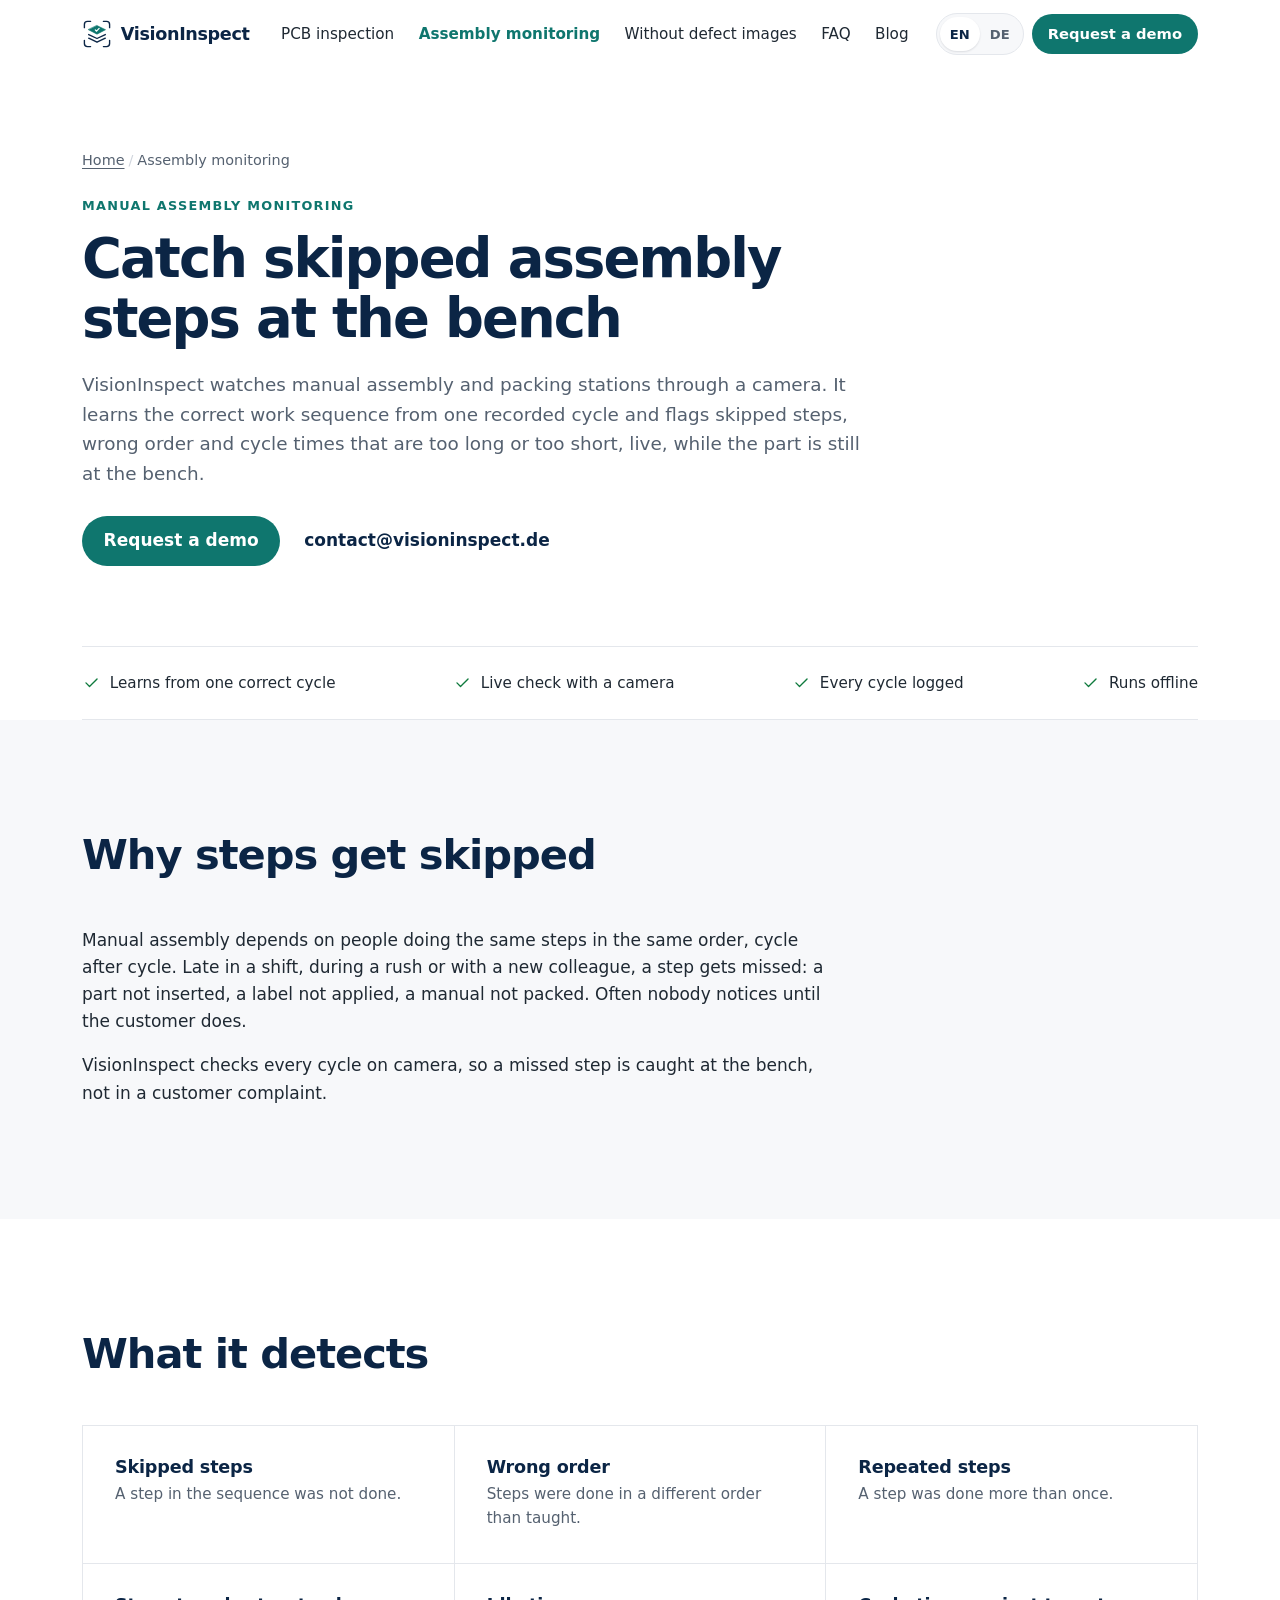
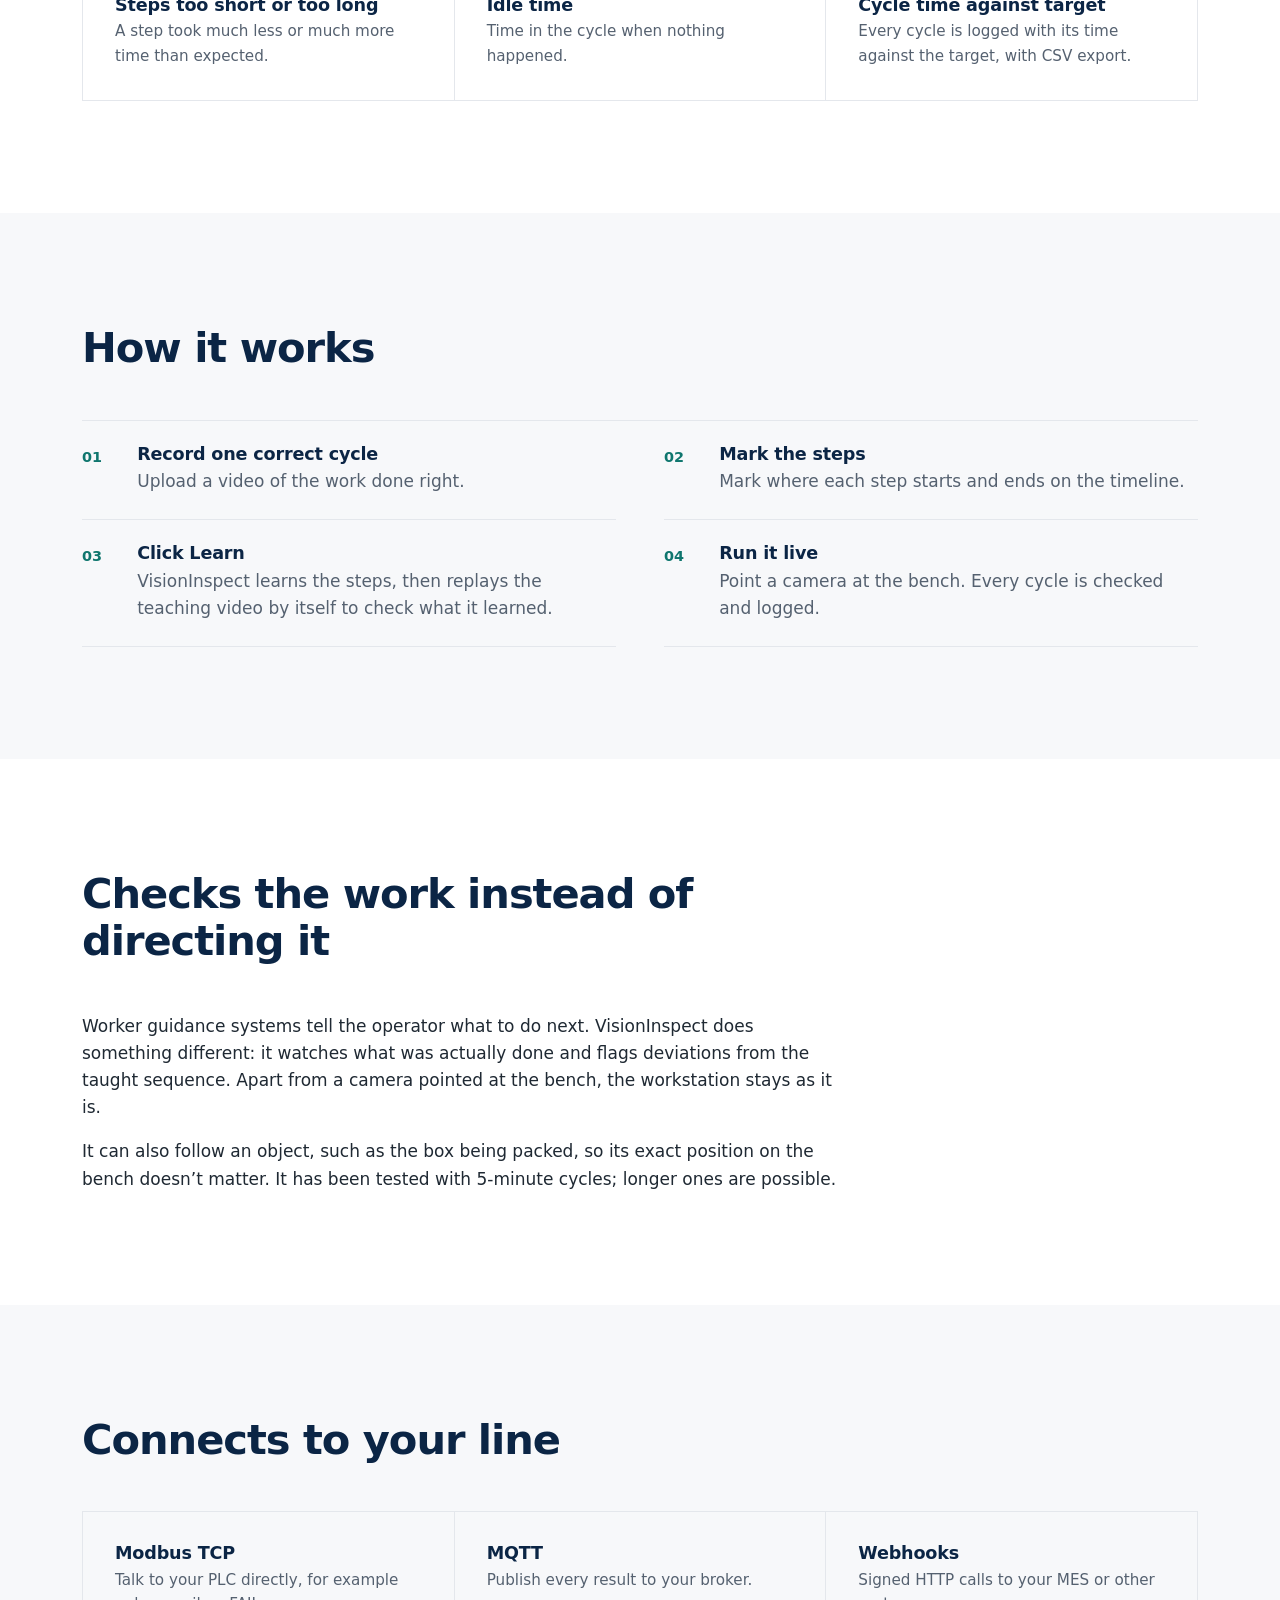
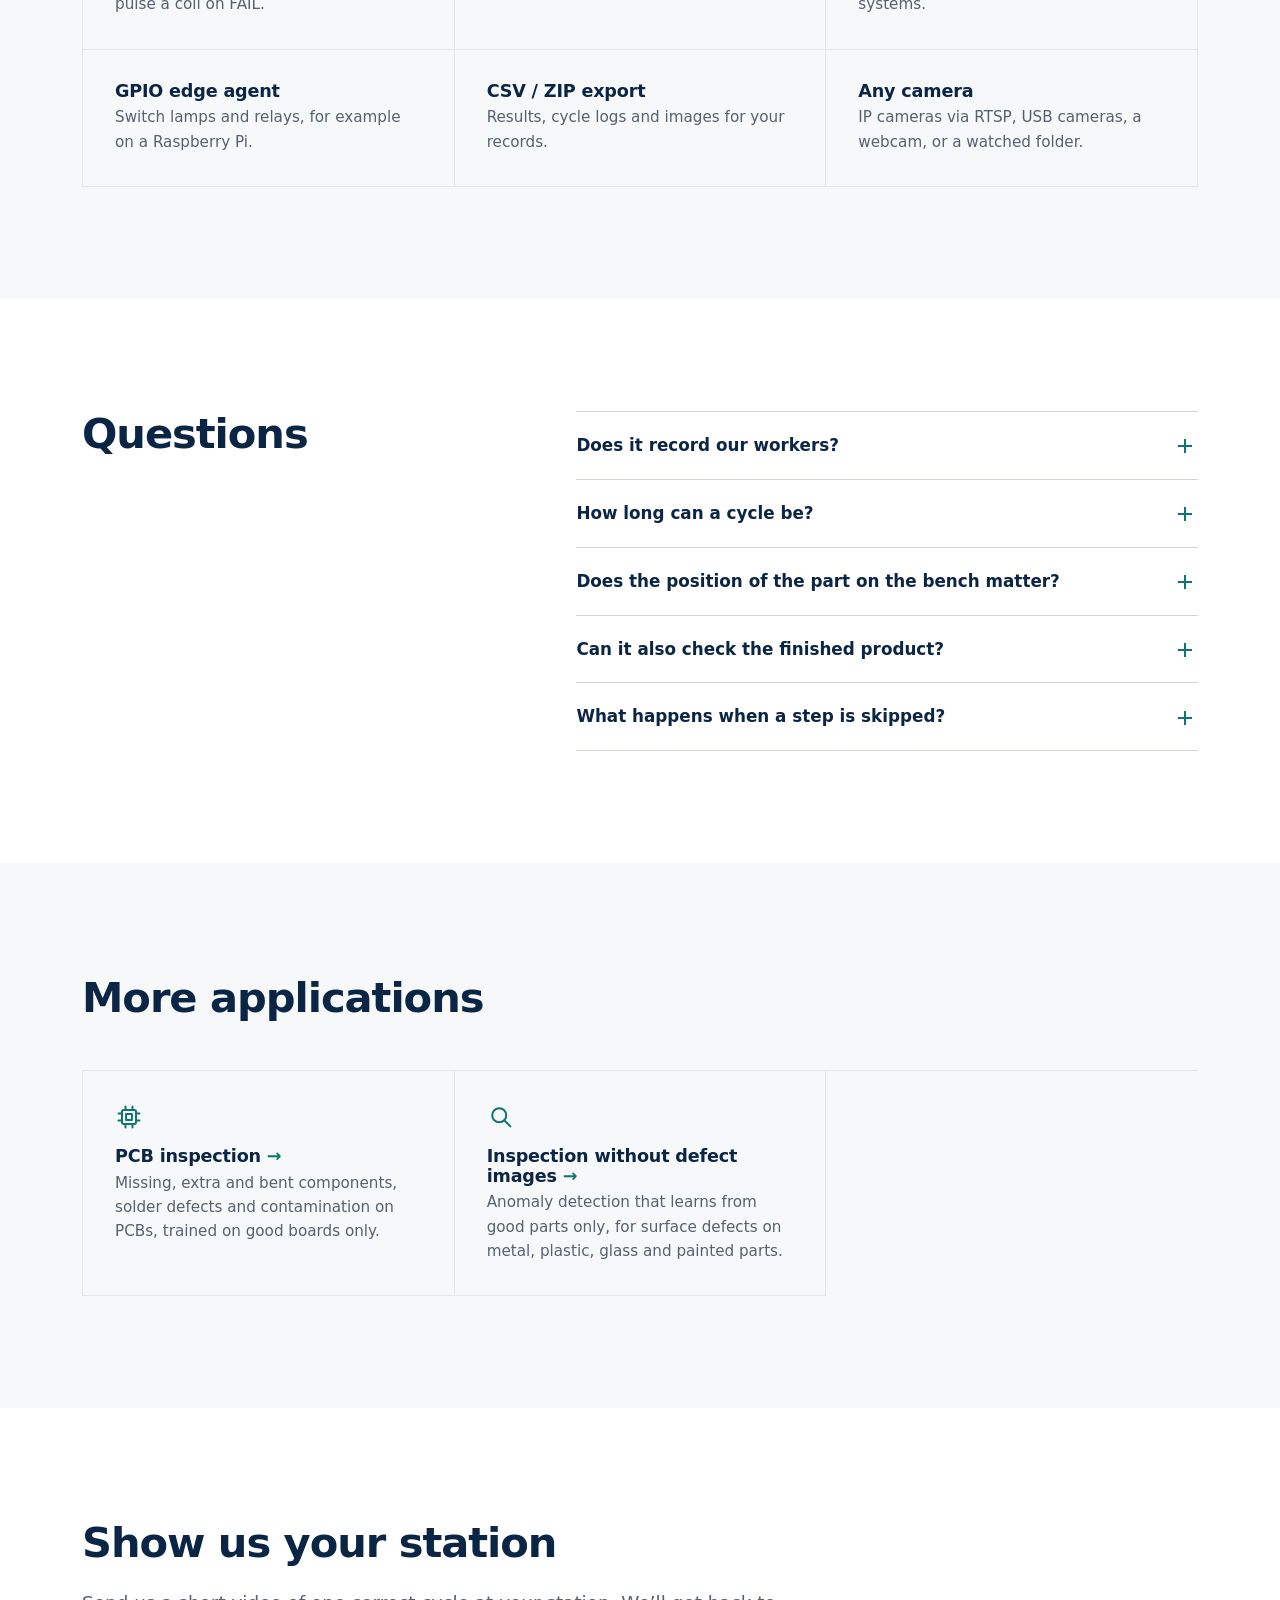
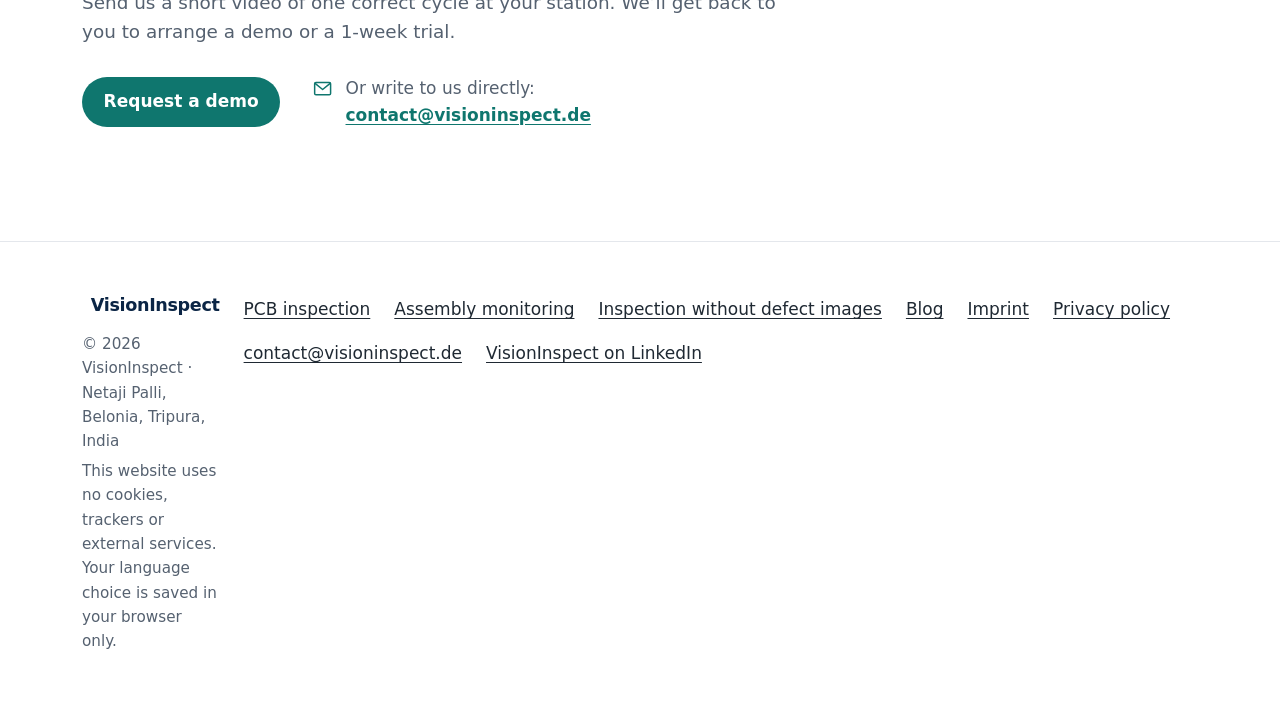
==== commit e0ca333e: "Blog: Markdown posts, RSS feeds, deploy via GitHub Actions - content/blog/*.md -> blog/<slug>/ and d" ====
--- a/assembly-monitoring/index.html
+++ b/assembly-monitoring/index.html
@@ -199,6 +199,8 @@
       <symbol id="i-power" viewBox="0 0 24 24"><path d="M12 3v9"/><path d="M6.5 6.5a8 8 0 1 0 11 0"/></symbol>
       <symbol id="i-chev-l" viewBox="0 0 24 24"><path d="M15 5l-7 7 7 7"/></symbol>
       <symbol id="i-chev-r" viewBox="0 0 24 24"><path d="M9 5l7 7-7 7"/></symbol>
+      <symbol id="i-pause" viewBox="0 0 24 24"><path d="M9 6v12M15 6v12"/></symbol>
+      <symbol id="i-play" viewBox="0 0 24 24"><path d="M8 5.5v13l10.5-6.5z"/></symbol>
       <symbol id="i-menu" viewBox="0 0 24 24"><path d="M4 7h16M4 12h16M4 17h16"/></symbol>
       <symbol id="i-mail" viewBox="0 0 24 24"><rect x="3" y="5" width="18" height="14" rx="1.5"/><path d="M3.5 6l8.5 7 8.5-7"/></symbol>
     </defs>
@@ -218,7 +220,8 @@
           <li><a href="/pcb-inspection/">PCB inspection</a></li>
           <li><a href="/assembly-monitoring/" aria-current="page">Assembly monitoring</a></li>
           <li><a href="/visual-inspection-without-defect-images/">Without defect images</a></li>
-          <li><a href="/#faq">FAQ</a></li>
+          <li class="nav-faq"><a href="/#faq">FAQ</a></li>
+          <li><a href="/blog/">Blog</a></li>
           <li class="nav-contact"><a href="/#contact">Contact</a></li>
         </ul>
       </nav>
@@ -346,6 +349,7 @@
         <li><a href="/pcb-inspection/">PCB inspection</a></li>
         <li><a href="/assembly-monitoring/">Assembly monitoring</a></li>
         <li><a href="/visual-inspection-without-defect-images/">Inspection without defect images</a></li>
+        <li><a href="/blog/">Blog</a></li>
         <li><a href="/imprint.html">Imprint</a></li>
         <li><a href="/privacy.html">Privacy policy</a></li>
         <li><a href="mailto:contact@visioninspect.de">contact@visioninspect.de</a></li>
--- a/css/styles.css
+++ b/css/styles.css
@@ -238,6 +238,11 @@
   .site-nav a:hover { background: var(--bg-alt); color: var(--ink); }
   .nav-contact { display: none; }
 }
+@media (min-width: 1000px) and (max-width: 1149px) {
+  .site-nav { margin-right: 4px; }
+  .site-nav a { padding: .45rem .5rem; font-size: .9rem; }
+  .nav-faq { display: none; }   /* solution and blog pages: FAQ is on the home page */
+}
 
 /* ---------- sections ---------- */
 .section { padding: 80px 0; }
@@ -331,6 +336,11 @@
 }
 .dot[aria-current="true"]::after { background: var(--accent); }
 .dot:hover::after { background: var(--accent-dark); }
+@media (max-width: 599px) {
+  .carousel-controls { gap: 8px; }
+  .dot { width: 18px; }
+  .dot::after { left: 3px; right: 3px; }
+}
 
 .compare {
   --pos: 50%;
@@ -803,3 +813,54 @@
 .page-cta h2 { max-width: 24ch; }
 .page-cta .cta-row { gap: 16px 32px; }
 .page-cta .contact-direct { margin: 0; }
+
+/* ---------- blog (blog/, de/blog/, written by tools/build.mjs) ---------- */
+.post-list { display: grid; gap: 32px; }
+@media (min-width: 700px) { .post-list { grid-template-columns: repeat(2, 1fr); } }
+@media (min-width: 1050px) { .post-list { grid-template-columns: repeat(3, 1fr); } }
+.post-card { display: flex; flex-direction: column; border: 1px solid var(--line); border-radius: var(--radius); overflow: hidden; background: var(--bg); transition: border-color .15s; }
+.post-card:hover { border-color: var(--accent); }
+.post-card-img { display: block; aspect-ratio: 16 / 10; background: var(--bg-alt); }
+.post-card-img img { width: 100%; height: 100%; object-fit: cover; }
+.post-card-body { padding: 1.25rem 1.25rem 1.5rem; }
+.post-card h2 { margin: .35rem 0 .5rem; font-size: 1.2rem; line-height: 1.3; }
+.post-card h2 a { color: var(--ink); text-decoration: none; }
+.post-card h2 a:hover { color: var(--accent); }
+.post-card p { margin: 0; color: var(--muted); font-size: .97rem; }
+.post-meta { display: flex; flex-wrap: wrap; gap: .25rem 1rem; margin: 0; color: var(--muted); font-size: .9rem; }
+.post-card .post-meta { font-size: .85rem; }
+
+.post-hero .container { max-width: 760px; }
+.post-hero h1 { max-width: 24ch; font-size: clamp(2rem, 4.2vw, 2.9rem); }
+.post-hero .post-meta { margin-top: 1rem; }
+.post-note { margin: .75rem 0 0; color: var(--muted); font-size: .9rem; font-style: italic; }
+.post-body { max-width: 760px; padding-top: 40px; padding-bottom: 72px; }
+.post-cover figure { margin: 0 0 2.5rem; }
+.post-cover img { width: 100%; height: auto; border-radius: var(--radius); }
+
+.article-body { color: var(--text); font-size: 1.06rem; line-height: 1.75; }
+.article-body > :first-child { margin-top: 0; }
+.article-body h2 { margin: 2.5rem 0 .75rem; font-size: 1.6rem; line-height: 1.25; scroll-margin-top: calc(var(--header-h) + 16px); }
+.article-body h3 { margin: 2rem 0 .5rem; font-size: 1.25rem; scroll-margin-top: calc(var(--header-h) + 16px); }
+.article-body p, .article-body ul, .article-body ol { margin: 0 0 1.1rem; }
+.article-body ul, .article-body ol { padding-left: 1.4rem; }
+.article-body ul { list-style: disc; }
+.article-body ol { list-style: decimal; }
+.article-body li { margin-bottom: .35rem; }
+.article-body a { color: var(--accent); }
+.article-body strong { color: var(--ink); }
+.article-body figure { margin: 2rem 0; }
+.article-body figure img { width: 100%; height: auto; border-radius: var(--radius); border: 1px solid var(--line); }
+.article-body figcaption { margin-top: .5rem; color: var(--muted); font-size: .9rem; line-height: 1.5; }
+.article-body blockquote { margin: 1.5rem 0; padding: .25rem 0 .25rem 1.25rem; border-left: 3px solid var(--accent); color: var(--ink); }
+.article-body code { padding: .1em .35em; border-radius: 4px; background: var(--bg-alt); font-size: .9em; }
+.article-body pre { margin: 1.5rem 0; padding: 1rem 1.25rem; overflow-x: auto; border-radius: var(--radius); background: #0b1b2e; color: #e6edf3; font-size: .9rem; line-height: 1.6; }
+.article-body pre code { padding: 0; background: none; color: inherit; }
+.article-body hr { margin: 2.5rem 0; border: 0; border-top: 1px solid var(--line); }
+.article-body .table-wrap { margin: 1.5rem 0; }
+.article-table { width: 100%; border-collapse: collapse; font-size: .95rem; line-height: 1.5; }
+.article-table th, .article-table td { padding: .7rem .9rem; border-bottom: 1px solid var(--line); text-align: left; vertical-align: top; }
+.article-table thead th { color: var(--ink); background: var(--bg-alt); }
+.article-table tbody tr:last-child > * { border-bottom: 0; }
+.post-tags { margin: 2.5rem 0 0; color: var(--muted); font-size: .9rem; }
+.post-tags .tag { display: inline-block; margin: .15rem .2rem; padding: .15rem .6rem; border-radius: 999px; background: var(--bg-alt); border: 1px solid var(--line); }
